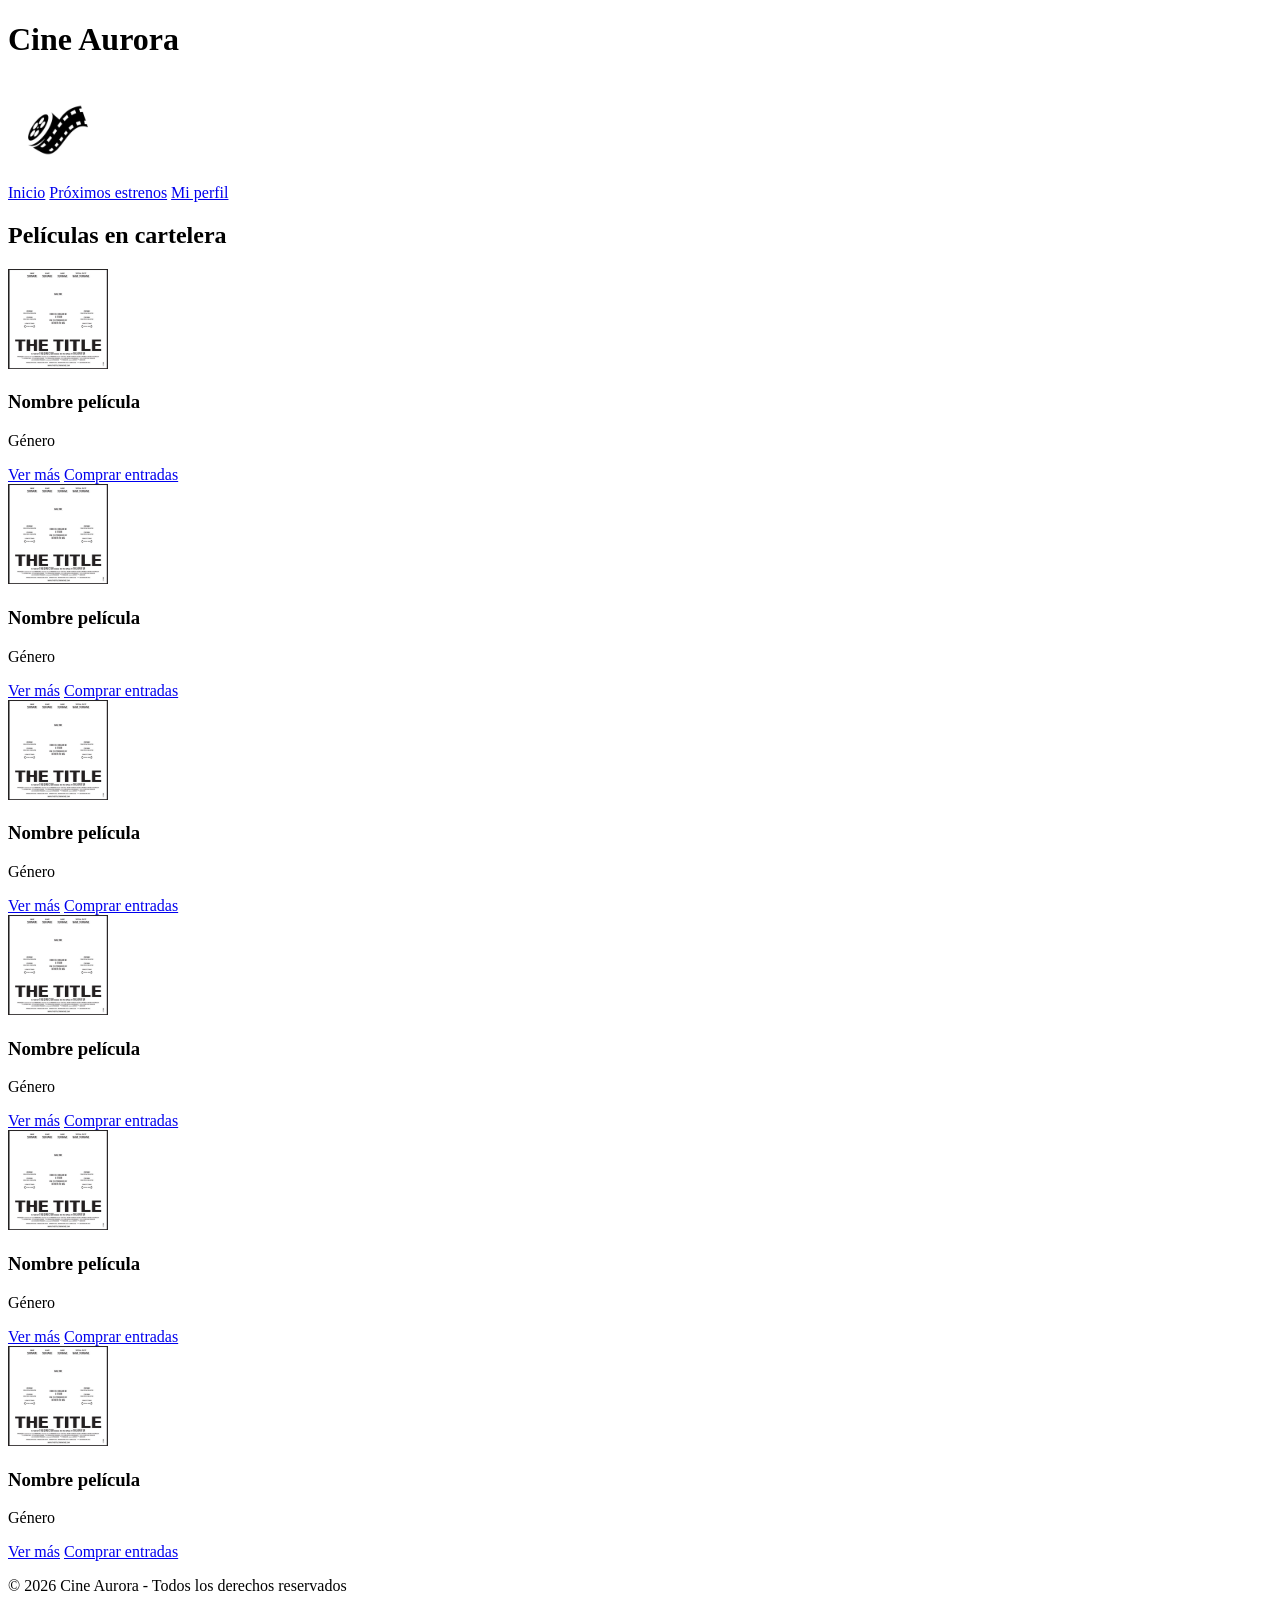
==== index.html @ 3713371d "detalles.html: Estructura semantica del html y nombres de las clases. Readme.md: Integrantes grupo 2" ====
<!doctype html>
<html lang="es">
  <head>
    <meta charset="UTF-8" />
    <meta name="viewport" content="width=device-width, initial-scale=1.0" />
    <title>Cine Aurora 📽️</title>
    <meta name="description" content="Cine Aurora - Tu destino para disfrutar del mejor cine en la ciudad. Descubre las últimas películas, compra tus entradas y vive la experiencia cinematográfica al máximo." />
    <link rel="icon" href="./assets/favicon/logo-cine.png" />
    <link rel="stylesheet" href="./css/style.css" />
  </head>

  <body>
    <header class="header">
      <div class="header-logo-container">
        <h1 class="header-logo-titulo">Cine Aurora</h1>
        <img class="header-logo-img" src="./assets/favicon/logo-cine.png" alt="logo-cine-aurora" />
      </div>
      <nav class="header-nav">
          <a class="header-nav-link" href="#">Inicio</a>
          <a class="header-nav-link" href="./pages/estrenos.html">Próximos estrenos</a>
          <a class="header-nav-link" href="./pages/login.html">Mi perfil</a>
      </nav>
    </header>

    <main class="main-container">
      <section class="cartelera">
        <h2>Películas en cartelera</h2>

        <div class="cartelera-grid">

          <article class="card-pelicula">
            <img class="card-pelicula-img" src="./assets/img/poster-1.png" alt="Imagen de la película" />
            <h3 class="card-pelicula-titulo">Nombre película</h3>
            <p class="card-pelicula-genero">Género</p>
            <a class="card-pelicula-btn-ver-mas" href="./pages/detalle.html">Ver más</a>
            <a class="card-pelicula-btn-comprar" href="#"
            onclick=" alert('Lo sentimos, en este momento no funciona nuestro sistema') "
            >Comprar entradas</a>
          </article>

          <article class="card-pelicula">
            <img class="card-pelicula-img" src="./assets/img/poster-1.png" alt="Imagen de la película" />
            <h3 class="card-pelicula-titulo">Nombre película</h3>
            <p class="card-pelicula-genero">Género</p>
            <a class="card-pelicula-btn-ver-mas" href="./pages/detalle.html">Ver más</a>
            <a class="card-pelicula-btn-comprar" href="#"
            onclick=" alert('Lo sentimos, en este momento no funciona nuestro sistema') "
            >Comprar entradas</a>
          </article>

          <article class="card-pelicula">
            <img class="card-pelicula-img" src="./assets/img/poster-1.png" alt="Imagen de la película" />
            <h3 class="card-pelicula-titulo">Nombre película</h3>
            <p class="card-pelicula-genero">Género</p>
            <a class="card-pelicula-btn-ver-mas" href="./pages/detalle.html">Ver más</a>
            <a class="card-pelicula-btn-comprar" href="#"
            onclick=" alert('Lo sentimos, en este momento no funciona nuestro sistema') "
            >Comprar entradas</a>
          </article>

          <article class="card-pelicula">
            <img class="card-pelicula-img" src="./assets/img/poster-1.png" alt="Imagen de la película" />
            <h3 class="card-pelicula-titulo">Nombre película</h3>
            <p class="card-pelicula-genero">Género</p>
            <a class="card-pelicula-btn-ver-mas" href="./pages/detalle.html">Ver más</a>
            <a class="card-pelicula-btn-comprar" href="#"
            onclick=" alert('Lo sentimos, en este momento no funciona nuestro sistema') "
            >Comprar entradas</a>
          </article>

          <article class="card-pelicula">
            <img class="card-pelicula-img" src="./assets/img/poster-1.png" alt="Imagen de la película" />
            <h3 class="card-pelicula-titulo">Nombre película</h3>
            <p class="card-pelicula-genero">Género</p>
            <a class="card-pelicula-btn-ver-mas" href="./pages/detalle.html">Ver más</a>
            <a class="card-pelicula-btn-comprar" href="#"
            onclick=" alert('Lo sentimos, en este momento no funciona nuestro sistema') "
            >Comprar entradas</a>
          </article>

          <article class="card-pelicula">
            <img class="card-pelicula-img" src="./assets/img/poster-1.png" alt="Imagen de la película" />
            <h3 class="card-pelicula-titulo">Nombre película</h3>
            <p class="card-pelicula-genero">Género</p>
            <a class="card-pelicula-btn-ver-mas" href="./pages/detalle.html">Ver más</a>
            <a class="card-pelicula-btn-comprar" href="#"
            onclick=" alert('Lo sentimos, en este momento no funciona nuestro sistema') "
            >Comprar entradas</a>
          </article>
          
        </div>
      </section>
    </main>

    <footer class="footer">
      <p class="footer-text"> &copy; 2026 Cine Aurora - Todos los derechos reservados</p>
    </footer>
  </body>
</html>
---- css/style.css ----
@import url(./components/header.css);
@import url(./components/footer.css);

@import url(./components/buttons.css);
@import url(./components/cards.css);

@import url(./components/grids.css);

/* MOMENTANEO */
img {
  width: 100px;
  height: 100px;
}

html {
  box-sizing: border-box;
}
*, *:before, *:after {
  box-sizing: inherit;
}

:root {
  
  /* Paleta 3: COLORES*/
  --color-fondo: #141414;
  --color-superficie: #1f1f1f;
  --color-primario: #e50914;
  --color-secundario: #00b4d8;
  --color-texto: #ffffff;
  --color-texto-suave: #b3b3b3;
  
  /* Tipografías*/
  --fuente-principal: 'Inter', system-ui, sans-serif;
  --fuente-titulos: 'Oswald', sans-serif; /* Muy estilo cine */
  
  /* Regla de los 4px (Requisito 77) */
  --space-1: 4px;
  --space-2: 8px;
  --space-3: 12px;
  --space-4: 16px;
  --space-6: 24px;
  --space-8: 32px;
  --space-12: 48px;
  --space-16: 64px;

}
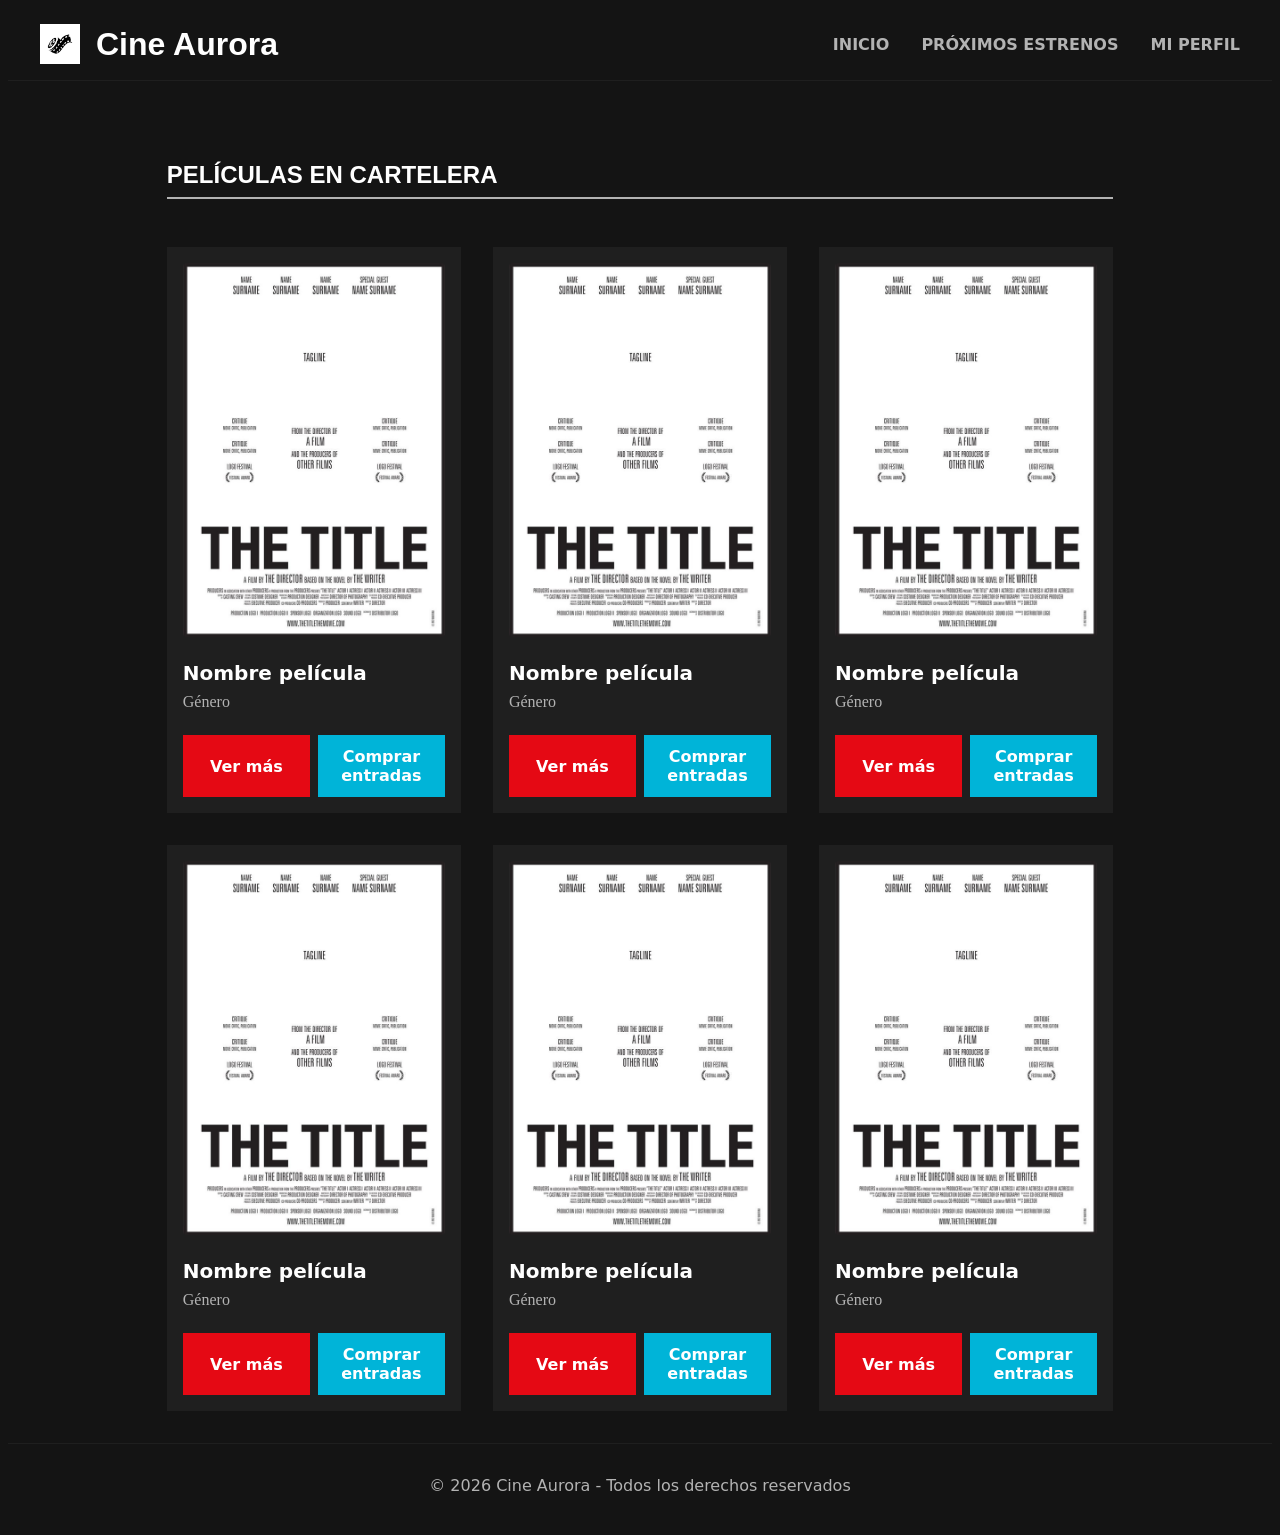
==== commit 18767bc0: "Estructura html y estilos css completos" ====
--- a/index.html
+++ b/index.html
@@ -12,11 +12,11 @@
   <body>
     <header class="header">
       <div class="header-logo-container">
+        <img class="header-logo-img" src="./assets/favicon/logo-cine.png" alt="logo-cine-aurora" />
         <h1 class="header-logo-titulo">Cine Aurora</h1>
-        <img class="header-logo-img" src="./assets/favicon/logo-cine.png" alt="logo-cine-aurora" />
       </div>
       <nav class="header-nav">
-          <a class="header-nav-link" href="#">Inicio</a>
+          <a class="header-nav-link" href="./index.html">Inicio</a>
           <a class="header-nav-link" href="./pages/estrenos.html">Próximos estrenos</a>
           <a class="header-nav-link" href="./pages/login.html">Mi perfil</a>
       </nav>
@@ -24,7 +24,7 @@
 
     <main class="main-container">
       <section class="cartelera">
-        <h2>Películas en cartelera</h2>
+        <h2 class="cartelera-titulo">Películas en cartelera</h2>
 
         <div class="cartelera-grid">
 
@@ -32,60 +32,72 @@
             <img class="card-pelicula-img" src="./assets/img/poster-1.png" alt="Imagen de la película" />
             <h3 class="card-pelicula-titulo">Nombre película</h3>
             <p class="card-pelicula-genero">Género</p>
-            <a class="card-pelicula-btn-ver-mas" href="./pages/detalle.html">Ver más</a>
-            <a class="card-pelicula-btn-comprar" href="#"
-            onclick=" alert('Lo sentimos, en este momento no funciona nuestro sistema') "
-            >Comprar entradas</a>
+            <div class="card-pelicula-btns">
+              <a class="card-btn" href="./pages/detalle.html">Ver más</a>
+              <a class="card-btn card-btn-secundario" href="#"
+              onclick=" alert('Lo sentimos, en este momento no funciona nuestro sistema') "
+              >Comprar entradas</a>
+            </div>
           </article>
 
           <article class="card-pelicula">
             <img class="card-pelicula-img" src="./assets/img/poster-1.png" alt="Imagen de la película" />
             <h3 class="card-pelicula-titulo">Nombre película</h3>
             <p class="card-pelicula-genero">Género</p>
-            <a class="card-pelicula-btn-ver-mas" href="./pages/detalle.html">Ver más</a>
-            <a class="card-pelicula-btn-comprar" href="#"
-            onclick=" alert('Lo sentimos, en este momento no funciona nuestro sistema') "
-            >Comprar entradas</a>
+            <div class="card-pelicula-btns">
+              <a class="card-btn" href="./pages/detalle.html">Ver más</a>
+              <a class="card-btn card-btn-secundario" href="#"
+              onclick=" alert('Lo sentimos, en este momento no funciona nuestro sistema') "
+              >Comprar entradas</a>
+            </div>
           </article>
 
           <article class="card-pelicula">
             <img class="card-pelicula-img" src="./assets/img/poster-1.png" alt="Imagen de la película" />
             <h3 class="card-pelicula-titulo">Nombre película</h3>
             <p class="card-pelicula-genero">Género</p>
-            <a class="card-pelicula-btn-ver-mas" href="./pages/detalle.html">Ver más</a>
-            <a class="card-pelicula-btn-comprar" href="#"
-            onclick=" alert('Lo sentimos, en este momento no funciona nuestro sistema') "
-            >Comprar entradas</a>
+            <div class="card-pelicula-btns">
+              <a class="card-btn" href="./pages/detalle.html">Ver más</a>
+              <a class="card-btn card-btn-secundario" href="#"
+              onclick=" alert('Lo sentimos, en este momento no funciona nuestro sistema') "
+              >Comprar entradas</a>
+            </div>
           </article>
 
           <article class="card-pelicula">
             <img class="card-pelicula-img" src="./assets/img/poster-1.png" alt="Imagen de la película" />
             <h3 class="card-pelicula-titulo">Nombre película</h3>
             <p class="card-pelicula-genero">Género</p>
-            <a class="card-pelicula-btn-ver-mas" href="./pages/detalle.html">Ver más</a>
-            <a class="card-pelicula-btn-comprar" href="#"
-            onclick=" alert('Lo sentimos, en este momento no funciona nuestro sistema') "
-            >Comprar entradas</a>
+            <div class="card-pelicula-btns">
+              <a class="card-btn" href="./pages/detalle.html">Ver más</a>
+              <a class="card-btn card-btn-secundario" href="#"
+              onclick=" alert('Lo sentimos, en este momento no funciona nuestro sistema') "
+              >Comprar entradas</a>
+            </div>
           </article>
 
           <article class="card-pelicula">
             <img class="card-pelicula-img" src="./assets/img/poster-1.png" alt="Imagen de la película" />
             <h3 class="card-pelicula-titulo">Nombre película</h3>
             <p class="card-pelicula-genero">Género</p>
-            <a class="card-pelicula-btn-ver-mas" href="./pages/detalle.html">Ver más</a>
-            <a class="card-pelicula-btn-comprar" href="#"
-            onclick=" alert('Lo sentimos, en este momento no funciona nuestro sistema') "
-            >Comprar entradas</a>
+            <div class="card-pelicula-btns">
+              <a class="card-btn" href="./pages/detalle.html">Ver más</a>
+              <a class="card-btn card-btn-secundario" href="#"
+              onclick=" alert('Lo sentimos, en este momento no funciona nuestro sistema') "
+              >Comprar entradas</a>
+            </div>
           </article>
 
           <article class="card-pelicula">
             <img class="card-pelicula-img" src="./assets/img/poster-1.png" alt="Imagen de la película" />
             <h3 class="card-pelicula-titulo">Nombre película</h3>
             <p class="card-pelicula-genero">Género</p>
-            <a class="card-pelicula-btn-ver-mas" href="./pages/detalle.html">Ver más</a>
-            <a class="card-pelicula-btn-comprar" href="#"
-            onclick=" alert('Lo sentimos, en este momento no funciona nuestro sistema') "
-            >Comprar entradas</a>
+            <div class="card-pelicula-btns">
+              <a class="card-btn" href="./pages/detalle.html">Ver más</a>
+              <a class="card-btn card-btn-secundario" href="#"
+              onclick=" alert('Lo sentimos, en este momento no funciona nuestro sistema') "
+              >Comprar entradas</a>
+            </div>
           </article>
           
         </div>
--- a/css/style.css
+++ b/css/style.css
@@ -1,18 +1,15 @@
 @import url(./components/header.css);
 @import url(./components/footer.css);
 
+@import url(./components/poster.css);
 @import url(./components/buttons.css);
 @import url(./components/cards.css);
-
+@import url(./components/form.css);
 @import url(./components/grids.css);
 
-/* MOMENTANEO */
-img {
-  width: 100px;
-  height: 100px;
-}
 
 html {
+  background-color: var(--color-fondo);
   box-sizing: border-box;
 }
 *, *:before, *:after {
@@ -20,7 +17,6 @@
 }
 
 :root {
-  
   /* Paleta 3: COLORES*/
   --color-fondo: #141414;
   --color-superficie: #1f1f1f;
@@ -28,19 +24,165 @@
   --color-secundario: #00b4d8;
   --color-texto: #ffffff;
   --color-texto-suave: #b3b3b3;
-  
+
   /* Tipografías*/
   --fuente-principal: 'Inter', system-ui, sans-serif;
   --fuente-titulos: 'Oswald', sans-serif; /* Muy estilo cine */
-  
+
   /* Regla de los 4px (Requisito 77) */
   --space-1: 4px;
   --space-2: 8px;
   --space-3: 12px;
   --space-4: 16px;
+  --space-5: 20px;
   --space-6: 24px;
   --space-8: 32px;
   --space-12: 48px;
   --space-16: 64px;
 
+}
+
+
+/* ESTILOS INFORMACION/TEXTO DE DETALLES.HTML */
+
+/* Título de la película */
+.detalles-header h1 {
+  font-family: var(--fuente-titulos);
+  font-size: 3rem;
+  color: var(--color-texto);
+  margin-bottom: var(--space-1);
+}
+
+.detalles-header h2 {
+  font-family: var(--fuente-principal);
+  color: var(--color-texto-suave);
+  font-size: 1.2rem;
+  margin-bottom: var(--space-6);
+}
+
+/* Títulos de sección (SINOPSIS, DURACIÓN, etc.) */
+.detalles-info h3 {
+  font-family: var(--fuente-titulos);
+  color: var(--color-primario);
+  font-size: 1.1rem;
+  letter-spacing: 1px;
+  margin-bottom: var(--space-2);
+  text-transform: uppercase;
+}
+
+.detalles-info p {
+  color: var(--color-texto-suave);
+  line-height: 1.6;
+  margin-bottom: var(--space-4);
+}
+
+.detalles-datos-horarios {
+  display: flex;
+  flex-direction: row;
+  gap: var(--space-2);
+}
+/* - FIN ESTILOS DETALLES */
+
+
+/* FORMULARIO LOGIN : ESTILOS DE INFORMACION DE REGISTRO */
+.login-registrarse {
+  text-align: center;
+  margin-top: var(--space-6);
+}
+
+.login-registrarse-texto {
+  color: var(--color-texto-suave);
+  font-family: var(--fuente-principal);
+}
+
+.login-registrarse-link {
+  color: var(--color-primario);
+  text-decoration: none;
+  font-weight: bold;
+}
+
+.login-registrarse-link:hover {
+  text-decoration: underline;
+}
+/* - FIN FORMULARIO LOGIN */
+
+
+/* PERFIL */
+
+.datos-titulo {
+  font-family: var(--fuente-titulos);
+  color: var(--color-primario);
+  margin-bottom: var(--space-8);
+  text-transform: uppercase;
+  font-size: var(--space-8);
+  text-align: center;
+}
+
+.datos-bienvenida {
+  display: flex;
+  align-items: center;
+  gap: var(--space-6);
+  
+  margin-bottom: var(--space-8);
+  padding-bottom: var(--space-8);
+
+  border-bottom: 1px solid var(--color-texto-suave);
+}
+
+.datos-bienvenida-img {
+  width: 100px;
+  height: 100px;
+  border-radius: 50%;
+  border: 2px solid var(--color-texto);
+  object-fit: cover;
+  background-color: var(--color-superficie);
+}
+
+.datos-bienvenida-texto {
+  font-size: var(--space-6);
+  color: var(--color-texto);
+}
+
+.datos-user p {
+  color: var(--color-texto-suave);
+  margin-bottom: var(--space-2);
+  font-size: var(--space-4);
+}
+
+.actividad-titulo {
+  font-family: var(--fuente-titulos);
+  text-transform: uppercase;
+  border-bottom: 1px solid var(--color-texto-suave);
+  padding-bottom: var(--space-2);
+  font-size: var(--space-6);
+  color: var(--color-texto);
+  margin-bottom: var(--space-6);
+}
+
+.actividad-lista {
+  list-style: none;
+  padding: 0;
+}
+
+.actividad-pelicula {
+  display: flex;
+  align-items: center;
+  gap: var(--space-4);
+  padding: var(--space-3) 0;
+  border-bottom: 1px solid var(--color-texto-suave);
+  margin: var(--space-4) 0;
+}
+
+.actividad-icono {
+  color: var(--color-primario);
+  font-size: var(--space-6);
+}
+
+.actividad-pelicula-titulo {
+  color: var(--color-texto-suave);
+  margin: 0;
+}
+
+.actividad-pelicula-titulo small {
+  opacity: 0.6;
 }
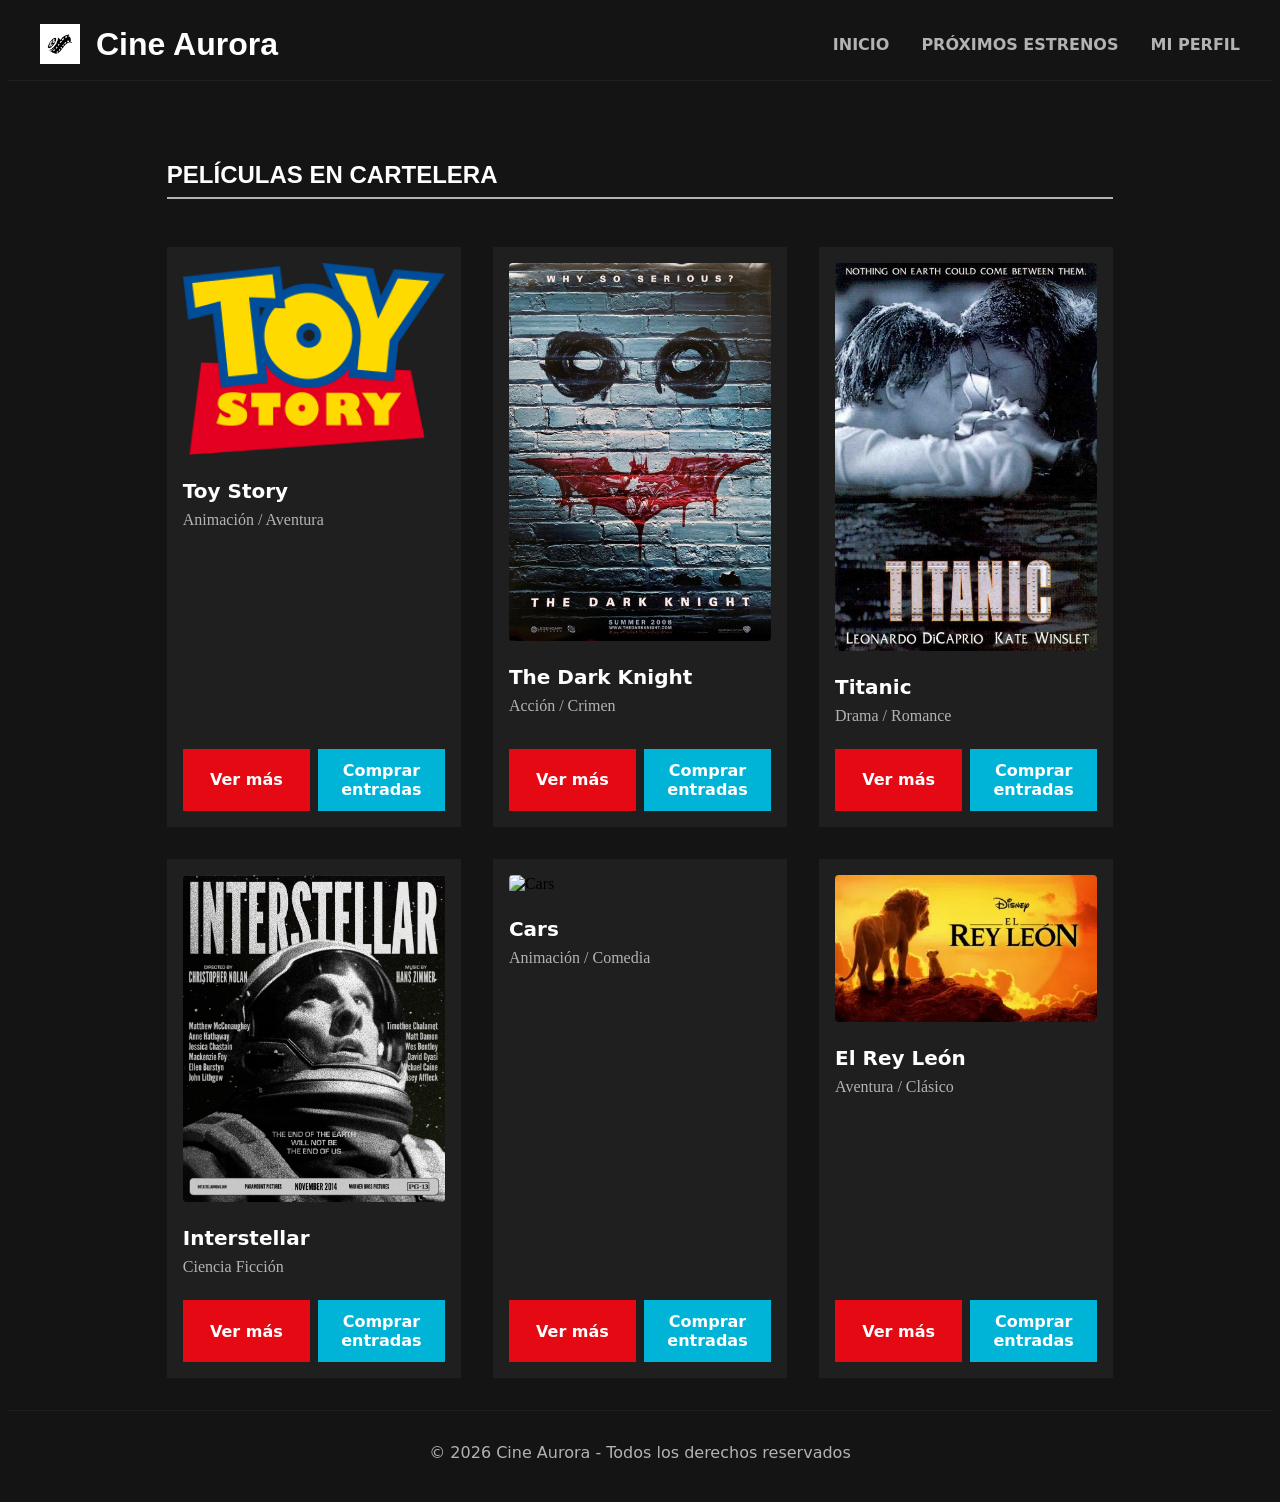
==== commit 0a1ab43d: "cambios realizados" ====
--- a/index.html
+++ b/index.html
@@ -4,7 +4,7 @@
     <meta charset="UTF-8" />
     <meta name="viewport" content="width=device-width, initial-scale=1.0" />
     <title>Cine Aurora 📽️</title>
-    <meta name="description" content="Cine Aurora - Tu destino para disfrutar del mejor cine en la ciudad. Descubre las últimas películas, compra tus entradas y vive la experiencia cinematográfica al máximo." />
+    <meta name="description" content="Cine Aurora - Tu destino para disfrutar del mejor cine en la ciudad." />
     <link rel="icon" href="./assets/favicon/logo-cine.png" />
     <link rel="stylesheet" href="./css/style.css" />
   </head>
@@ -29,74 +29,62 @@
         <div class="cartelera-grid">
 
           <article class="card-pelicula">
-            <img class="card-pelicula-img" src="./assets/img/poster-1.png" alt="Imagen de la película" />
-            <h3 class="card-pelicula-titulo">Nombre película</h3>
-            <p class="card-pelicula-genero">Género</p>
+            <img class="card-pelicula-img" src="./assets/img/poster-toy-story.png" alt="Toy Story" />
+            <h3 class="card-pelicula-titulo">Toy Story</h3>
+            <p class="card-pelicula-genero">Animación / Aventura</p>
             <div class="card-pelicula-btns">
               <a class="card-btn" href="./pages/detalle.html">Ver más</a>
-              <a class="card-btn card-btn-secundario" href="#"
-              onclick=" alert('Lo sentimos, en este momento no funciona nuestro sistema') "
-              >Comprar entradas</a>
+              <a class="card-btn card-btn-secundario" href="#" onclick="alert('Lo sentimos...')">Comprar entradas</a>
             </div>
           </article>
 
           <article class="card-pelicula">
-            <img class="card-pelicula-img" src="./assets/img/poster-1.png" alt="Imagen de la película" />
-            <h3 class="card-pelicula-titulo">Nombre película</h3>
-            <p class="card-pelicula-genero">Género</p>
+            <img class="card-pelicula-img" src="./assets/img/The Dark Knight.png" alt="The Dark Knight" />
+            <h3 class="card-pelicula-titulo">The Dark Knight</h3>
+            <p class="card-pelicula-genero">Acción / Crimen</p>
             <div class="card-pelicula-btns">
               <a class="card-btn" href="./pages/detalle.html">Ver más</a>
-              <a class="card-btn card-btn-secundario" href="#"
-              onclick=" alert('Lo sentimos, en este momento no funciona nuestro sistema') "
-              >Comprar entradas</a>
+              <a class="card-btn card-btn-secundario" href="#" onclick="alert('Lo sentimos...')">Comprar entradas</a>
             </div>
           </article>
 
           <article class="card-pelicula">
-            <img class="card-pelicula-img" src="./assets/img/poster-1.png" alt="Imagen de la película" />
-            <h3 class="card-pelicula-titulo">Nombre película</h3>
-            <p class="card-pelicula-genero">Género</p>
+            <img class="card-pelicula-img" src="./assets/img/Titanic.png" alt="Titanic" />
+            <h3 class="card-pelicula-titulo">Titanic</h3>
+            <p class="card-pelicula-genero">Drama / Romance</p>
             <div class="card-pelicula-btns">
               <a class="card-btn" href="./pages/detalle.html">Ver más</a>
-              <a class="card-btn card-btn-secundario" href="#"
-              onclick=" alert('Lo sentimos, en este momento no funciona nuestro sistema') "
-              >Comprar entradas</a>
+              <a class="card-btn card-btn-secundario" href="#" onclick="alert('Lo sentimos...')">Comprar entradas</a>
             </div>
           </article>
 
           <article class="card-pelicula">
-            <img class="card-pelicula-img" src="./assets/img/poster-1.png" alt="Imagen de la película" />
-            <h3 class="card-pelicula-titulo">Nombre película</h3>
-            <p class="card-pelicula-genero">Género</p>
+            <img class="card-pelicula-img" src="./assets/img/Interstellar.png" alt="Interstellar" />
+            <h3 class="card-pelicula-titulo">Interstellar</h3>
+            <p class="card-pelicula-genero">Ciencia Ficción</p>
             <div class="card-pelicula-btns">
               <a class="card-btn" href="./pages/detalle.html">Ver más</a>
-              <a class="card-btn card-btn-secundario" href="#"
-              onclick=" alert('Lo sentimos, en este momento no funciona nuestro sistema') "
-              >Comprar entradas</a>
+              <a class="card-btn card-btn-secundario" href="#" onclick="alert('Lo sentimos...')">Comprar entradas</a>
             </div>
           </article>
 
           <article class="card-pelicula">
-            <img class="card-pelicula-img" src="./assets/img/poster-1.png" alt="Imagen de la película" />
-            <h3 class="card-pelicula-titulo">Nombre película</h3>
-            <p class="card-pelicula-genero">Género</p>
+            <img class="card-pelicula-img" src="./assets/img/Cars.png" alt="Cars" />
+            <h3 class="card-pelicula-titulo">Cars</h3>
+            <p class="card-pelicula-genero">Animación / Comedia</p>
             <div class="card-pelicula-btns">
               <a class="card-btn" href="./pages/detalle.html">Ver más</a>
-              <a class="card-btn card-btn-secundario" href="#"
-              onclick=" alert('Lo sentimos, en este momento no funciona nuestro sistema') "
-              >Comprar entradas</a>
+              <a class="card-btn card-btn-secundario" href="#" onclick="alert('Lo sentimos...')">Comprar entradas</a>
             </div>
           </article>
 
           <article class="card-pelicula">
-            <img class="card-pelicula-img" src="./assets/img/poster-1.png" alt="Imagen de la película" />
-            <h3 class="card-pelicula-titulo">Nombre película</h3>
-            <p class="card-pelicula-genero">Género</p>
+            <img class="card-pelicula-img" src="./assets/img/Leon.png" alt="El rey león" />
+            <h3 class="card-pelicula-titulo">El Rey León</h3>
+            <p class="card-pelicula-genero">Aventura / Clásico</p>
             <div class="card-pelicula-btns">
               <a class="card-btn" href="./pages/detalle.html">Ver más</a>
-              <a class="card-btn card-btn-secundario" href="#"
-              onclick=" alert('Lo sentimos, en este momento no funciona nuestro sistema') "
-              >Comprar entradas</a>
+              <a class="card-btn card-btn-secundario" href="#" onclick="alert('Lo sentimos...')">Comprar entradas</a>
             </div>
           </article>
           
@@ -108,4 +96,4 @@
       <p class="footer-text"> &copy; 2026 Cine Aurora - Todos los derechos reservados</p>
     </footer>
   </body>
-</html>
+</html>
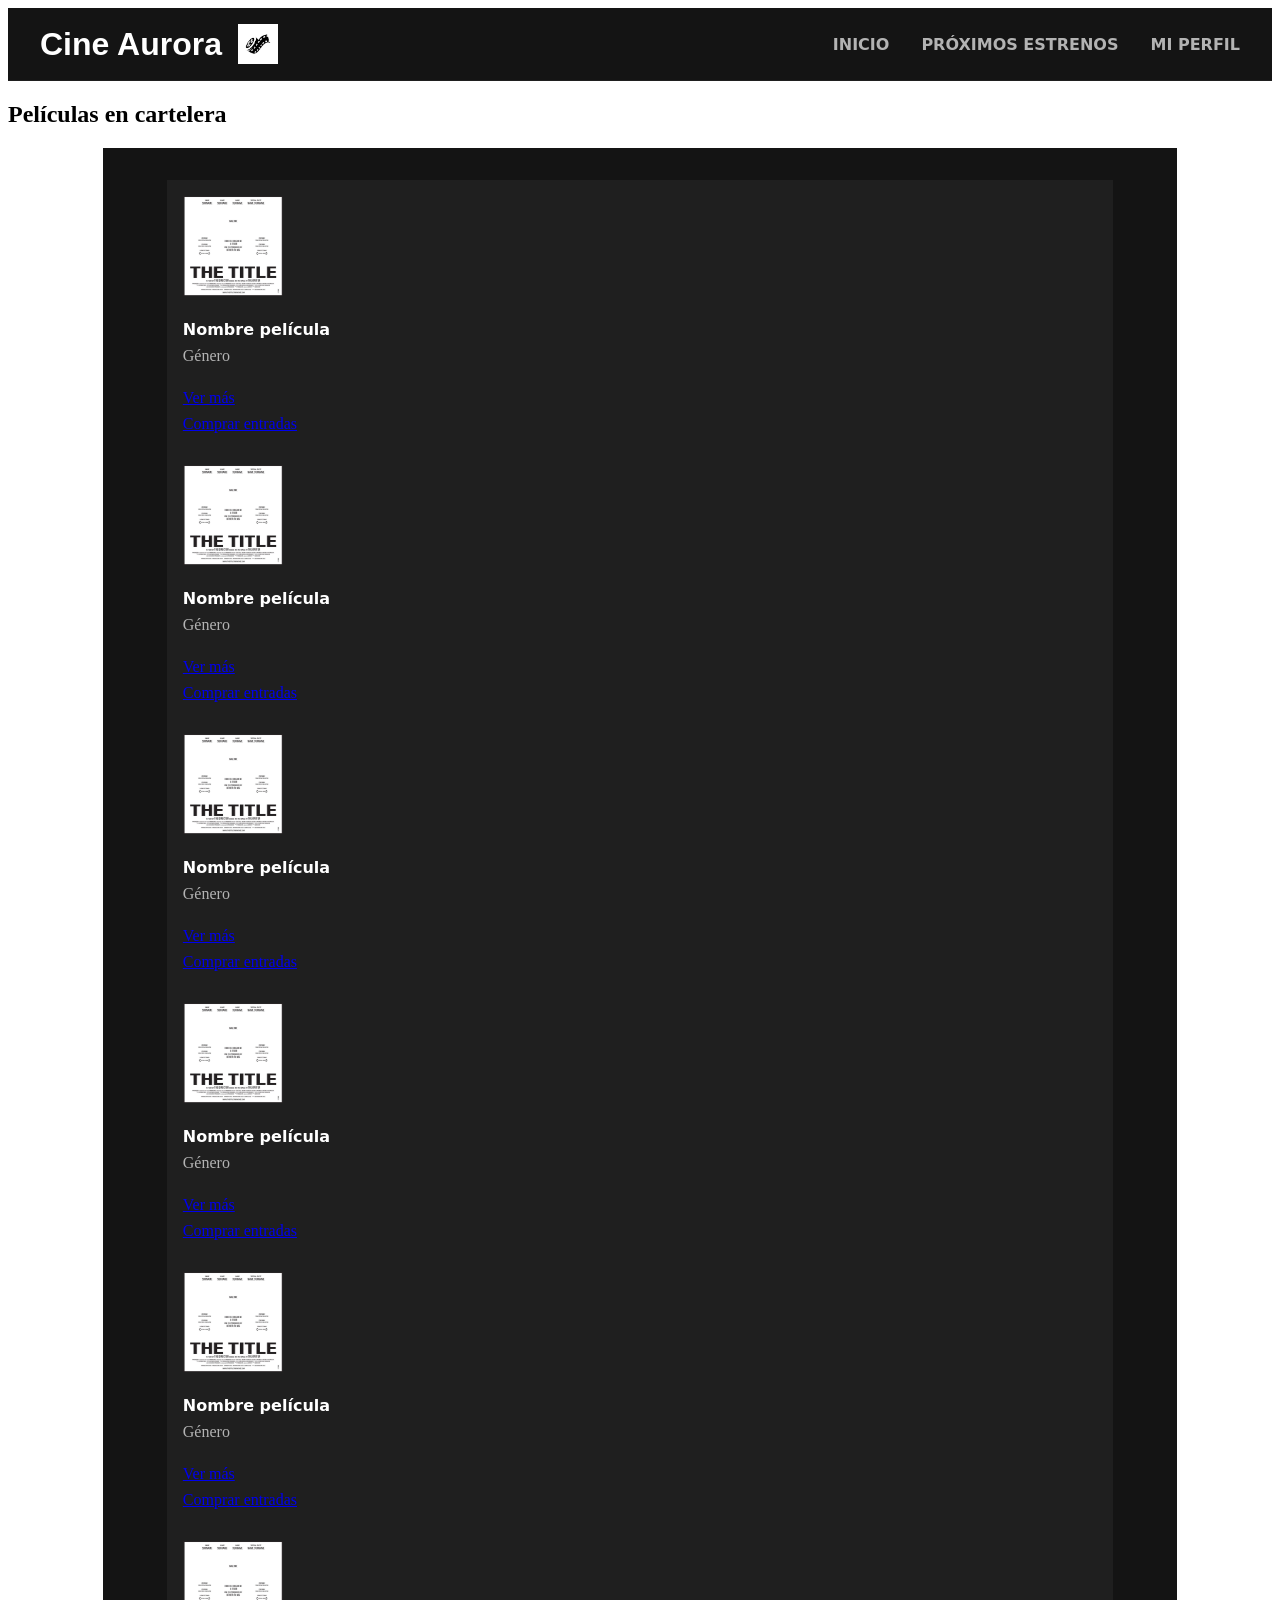
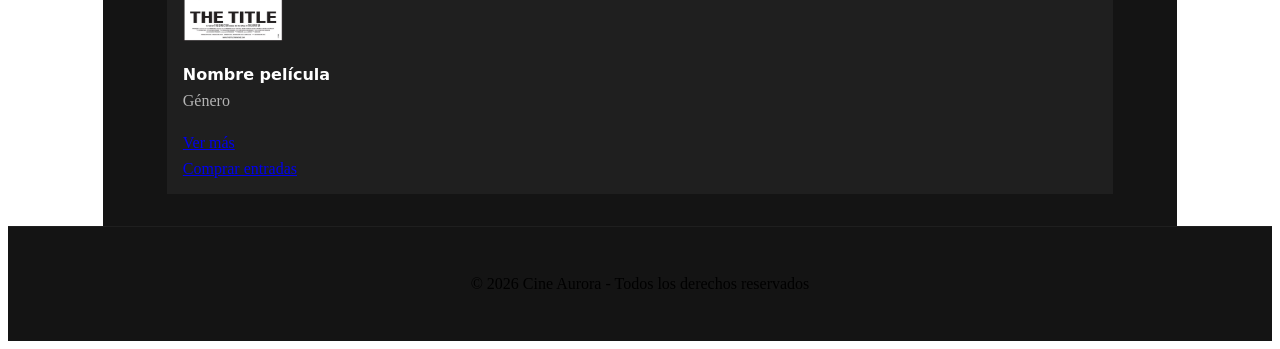
==== commit 335d99f9: "Merge remote-tracking branch 'origin/ramon-pastre' into david-cardozo" ====
--- a/index.html
+++ b/index.html
@@ -12,80 +12,80 @@
   <body>
     <header class="header">
       <div class="header-logo-container">
+        <h1 class="header-logo-titulo">Cine Aurora</h1>
         <img class="header-logo-img" src="./assets/favicon/logo-cine.png" alt="logo-cine-aurora" />
-        <h1 class="header-logo-titulo">Cine Aurora</h1>
       </div>
       <nav class="header-nav">
-          <a class="header-nav-link" href="./index.html">Inicio</a>
+          <a class="header-nav-link" href="#">Inicio</a>
           <a class="header-nav-link" href="./pages/estrenos.html">Próximos estrenos</a>
           <a class="header-nav-link" href="./pages/login.html">Mi perfil</a>
       </nav>
     </header>
 
-    <main class="main-container">
+    <main>
       <section class="cartelera">
-        <h2 class="cartelera-titulo">Películas en cartelera</h2>
+        <h2>Películas en cartelera</h2>
 
-        <div class="cartelera-grid">
+        <div class="main-container">
 
           <article class="card-pelicula">
-            <img class="card-pelicula-img" src="./assets/img/poster-toy-story.png" alt="Toy Story" />
-            <h3 class="card-pelicula-titulo">Toy Story</h3>
-            <p class="card-pelicula-genero">Animación / Aventura</p>
-            <div class="card-pelicula-btns">
-              <a class="card-btn" href="./pages/detalle.html">Ver más</a>
-              <a class="card-btn card-btn-secundario" href="#" onclick="alert('Lo sentimos...')">Comprar entradas</a>
-            </div>
+            <img class="card-pelicula-img" src="./assets/img/poster-1.png" alt="Imagen de la película" />
+            <h3 class="card-pelicula-titulo">Nombre película</h3>
+            <p class="card-pelicula-genero">Género</p>
+            <a class="card-pelicula-btn-ver-mas" href="./pages/detalle.html">Ver más</a>
+            <a class="card-pelicula-btn-comprar" href="#"
+            onclick=" alert('Lo sentimos, en este momento no funciona nuestro sistema') "
+            >Comprar entradas</a>
           </article>
 
           <article class="card-pelicula">
-            <img class="card-pelicula-img" src="./assets/img/The Dark Knight.png" alt="The Dark Knight" />
-            <h3 class="card-pelicula-titulo">The Dark Knight</h3>
-            <p class="card-pelicula-genero">Acción / Crimen</p>
-            <div class="card-pelicula-btns">
-              <a class="card-btn" href="./pages/detalle.html">Ver más</a>
-              <a class="card-btn card-btn-secundario" href="#" onclick="alert('Lo sentimos...')">Comprar entradas</a>
-            </div>
+            <img class="card-pelicula-img" src="./assets/img/poster-1.png" alt="Imagen de la película" />
+            <h3 class="card-pelicula-titulo">Nombre película</h3>
+            <p class="card-pelicula-genero">Género</p>
+            <a class="card-pelicula-btn-ver-mas" href="./pages/detalle.html">Ver más</a>
+            <a class="card-pelicula-btn-comprar" href="#"
+            onclick=" alert('Lo sentimos, en este momento no funciona nuestro sistema') "
+            >Comprar entradas</a>
           </article>
 
           <article class="card-pelicula">
-            <img class="card-pelicula-img" src="./assets/img/Titanic.png" alt="Titanic" />
-            <h3 class="card-pelicula-titulo">Titanic</h3>
-            <p class="card-pelicula-genero">Drama / Romance</p>
-            <div class="card-pelicula-btns">
-              <a class="card-btn" href="./pages/detalle.html">Ver más</a>
-              <a class="card-btn card-btn-secundario" href="#" onclick="alert('Lo sentimos...')">Comprar entradas</a>
-            </div>
+            <img class="card-pelicula-img" src="./assets/img/poster-1.png" alt="Imagen de la película" />
+            <h3 class="card-pelicula-titulo">Nombre película</h3>
+            <p class="card-pelicula-genero">Género</p>
+            <a class="card-pelicula-btn-ver-mas" href="./pages/detalle.html">Ver más</a>
+            <a class="card-pelicula-btn-comprar" href="#"
+            onclick=" alert('Lo sentimos, en este momento no funciona nuestro sistema') "
+            >Comprar entradas</a>
           </article>
 
           <article class="card-pelicula">
-            <img class="card-pelicula-img" src="./assets/img/Interstellar.png" alt="Interstellar" />
-            <h3 class="card-pelicula-titulo">Interstellar</h3>
-            <p class="card-pelicula-genero">Ciencia Ficción</p>
-            <div class="card-pelicula-btns">
-              <a class="card-btn" href="./pages/detalle.html">Ver más</a>
-              <a class="card-btn card-btn-secundario" href="#" onclick="alert('Lo sentimos...')">Comprar entradas</a>
-            </div>
+            <img class="card-pelicula-img" src="./assets/img/poster-1.png" alt="Imagen de la película" />
+            <h3 class="card-pelicula-titulo">Nombre película</h3>
+            <p class="card-pelicula-genero">Género</p>
+            <a class="card-pelicula-btn-ver-mas" href="./pages/detalle.html">Ver más</a>
+            <a class="card-pelicula-btn-comprar" href="#"
+            onclick=" alert('Lo sentimos, en este momento no funciona nuestro sistema') "
+            >Comprar entradas</a>
           </article>
 
           <article class="card-pelicula">
-            <img class="card-pelicula-img" src="./assets/img/Cars.png" alt="Cars" />
-            <h3 class="card-pelicula-titulo">Cars</h3>
-            <p class="card-pelicula-genero">Animación / Comedia</p>
-            <div class="card-pelicula-btns">
-              <a class="card-btn" href="./pages/detalle.html">Ver más</a>
-              <a class="card-btn card-btn-secundario" href="#" onclick="alert('Lo sentimos...')">Comprar entradas</a>
-            </div>
+            <img class="card-pelicula-img" src="./assets/img/poster-1.png" alt="Imagen de la película" />
+            <h3 class="card-pelicula-titulo">Nombre película</h3>
+            <p class="card-pelicula-genero">Género</p>
+            <a class="card-pelicula-btn-ver-mas" href="./pages/detalle.html">Ver más</a>
+            <a class="card-pelicula-btn-comprar" href="#"
+            onclick=" alert('Lo sentimos, en este momento no funciona nuestro sistema') "
+            >Comprar entradas</a>
           </article>
 
           <article class="card-pelicula">
-            <img class="card-pelicula-img" src="./assets/img/Leon.png" alt="El rey león" />
-            <h3 class="card-pelicula-titulo">El Rey León</h3>
-            <p class="card-pelicula-genero">Aventura / Clásico</p>
-            <div class="card-pelicula-btns">
-              <a class="card-btn" href="./pages/detalle.html">Ver más</a>
-              <a class="card-btn card-btn-secundario" href="#" onclick="alert('Lo sentimos...')">Comprar entradas</a>
-            </div>
+            <img class="card-pelicula-img" src="./assets/img/poster-1.png" alt="Imagen de la película" />
+            <h3 class="card-pelicula-titulo">Nombre película</h3>
+            <p class="card-pelicula-genero">Género</p>
+            <a class="card-pelicula-btn-ver-mas" href="./pages/detalle.html">Ver más</a>
+            <a class="card-pelicula-btn-comprar" href="#"
+            onclick=" alert('Lo sentimos, en este momento no funciona nuestro sistema') "
+            >Comprar entradas</a>
           </article>
           
         </div>
@@ -93,7 +93,7 @@
     </main>
 
     <footer class="footer">
-      <p class="footer-text"> &copy; 2026 Cine Aurora - Todos los derechos reservados</p>
+      <p class="footer_text"> &copy; 2026 Cine Aurora - Todos los derechos reservados</p>
     </footer>
   </body>
 </html>
--- a/css/style.css
+++ b/css/style.css
@@ -1,15 +1,18 @@
 @import url(./components/header.css);
 @import url(./components/footer.css);
 
-@import url(./components/poster.css);
 @import url(./components/buttons.css);
 @import url(./components/cards.css);
-@import url(./components/form.css);
+
 @import url(./components/grids.css);
 
+/* MOMENTANEO */
+img {
+  width: 100px;
+  height: 100px;
+}
 
 html {
-  background-color: var(--color-fondo);
   box-sizing: border-box;
 }
 *, *:before, *:after {
@@ -17,6 +20,7 @@
 }
 
 :root {
+  
   /* Paleta 3: COLORES*/
   --color-fondo: #141414;
   --color-superficie: #1f1f1f;
@@ -24,165 +28,19 @@
   --color-secundario: #00b4d8;
   --color-texto: #ffffff;
   --color-texto-suave: #b3b3b3;
-
+  
   /* Tipografías*/
   --fuente-principal: 'Inter', system-ui, sans-serif;
   --fuente-titulos: 'Oswald', sans-serif; /* Muy estilo cine */
-
+  
   /* Regla de los 4px (Requisito 77) */
   --space-1: 4px;
   --space-2: 8px;
   --space-3: 12px;
   --space-4: 16px;
-  --space-5: 20px;
   --space-6: 24px;
   --space-8: 32px;
   --space-12: 48px;
   --space-16: 64px;
 
-}
-
-
-/* ESTILOS INFORMACION/TEXTO DE DETALLES.HTML */
-
-/* Título de la película */
-.detalles-header h1 {
-  font-family: var(--fuente-titulos);
-  font-size: 3rem;
-  color: var(--color-texto);
-  margin-bottom: var(--space-1);
-}
-
-.detalles-header h2 {
-  font-family: var(--fuente-principal);
-  color: var(--color-texto-suave);
-  font-size: 1.2rem;
-  margin-bottom: var(--space-6);
-}
-
-/* Títulos de sección (SINOPSIS, DURACIÓN, etc.) */
-.detalles-info h3 {
-  font-family: var(--fuente-titulos);
-  color: var(--color-primario);
-  font-size: 1.1rem;
-  letter-spacing: 1px;
-  margin-bottom: var(--space-2);
-  text-transform: uppercase;
-}
-
-.detalles-info p {
-  color: var(--color-texto-suave);
-  line-height: 1.6;
-  margin-bottom: var(--space-4);
-}
-
-.detalles-datos-horarios {
-  display: flex;
-  flex-direction: row;
-  gap: var(--space-2);
-}
-/* - FIN ESTILOS DETALLES */
-
-
-/* FORMULARIO LOGIN : ESTILOS DE INFORMACION DE REGISTRO */
-.login-registrarse {
-  text-align: center;
-  margin-top: var(--space-6);
-}
-
-.login-registrarse-texto {
-  color: var(--color-texto-suave);
-  font-family: var(--fuente-principal);
-}
-
-.login-registrarse-link {
-  color: var(--color-primario);
-  text-decoration: none;
-  font-weight: bold;
-}
-
-.login-registrarse-link:hover {
-  text-decoration: underline;
-}
-/* - FIN FORMULARIO LOGIN */
-
-
-/* PERFIL */
-
-.datos-titulo {
-  font-family: var(--fuente-titulos);
-  color: var(--color-primario);
-  margin-bottom: var(--space-8);
-  text-transform: uppercase;
-  font-size: var(--space-8);
-  text-align: center;
-}
-
-.datos-bienvenida {
-  display: flex;
-  align-items: center;
-  gap: var(--space-6);
-  
-  margin-bottom: var(--space-8);
-  padding-bottom: var(--space-8);
-
-  border-bottom: 1px solid var(--color-texto-suave);
-}
-
-.datos-bienvenida-img {
-  width: 100px;
-  height: 100px;
-  border-radius: 50%;
-  border: 2px solid var(--color-texto);
-  object-fit: cover;
-  background-color: var(--color-superficie);
-}
-
-.datos-bienvenida-texto {
-  font-size: var(--space-6);
-  color: var(--color-texto);
-}
-
-.datos-user p {
-  color: var(--color-texto-suave);
-  margin-bottom: var(--space-2);
-  font-size: var(--space-4);
-}
-
-.actividad-titulo {
-  font-family: var(--fuente-titulos);
-  text-transform: uppercase;
-  border-bottom: 1px solid var(--color-texto-suave);
-  padding-bottom: var(--space-2);
-  font-size: var(--space-6);
-  color: var(--color-texto);
-  margin-bottom: var(--space-6);
-}
-
-.actividad-lista {
-  list-style: none;
-  padding: 0;
-}
-
-.actividad-pelicula {
-  display: flex;
-  align-items: center;
-  gap: var(--space-4);
-  padding: var(--space-3) 0;
-  border-bottom: 1px solid var(--color-texto-suave);
-  margin: var(--space-4) 0;
-}
-
-.actividad-icono {
-  color: var(--color-primario);
-  font-size: var(--space-6);
-}
-
-.actividad-pelicula-titulo {
-  color: var(--color-texto-suave);
-  margin: 0;
-}
-
-.actividad-pelicula-titulo small {
-  opacity: 0.6;
 }
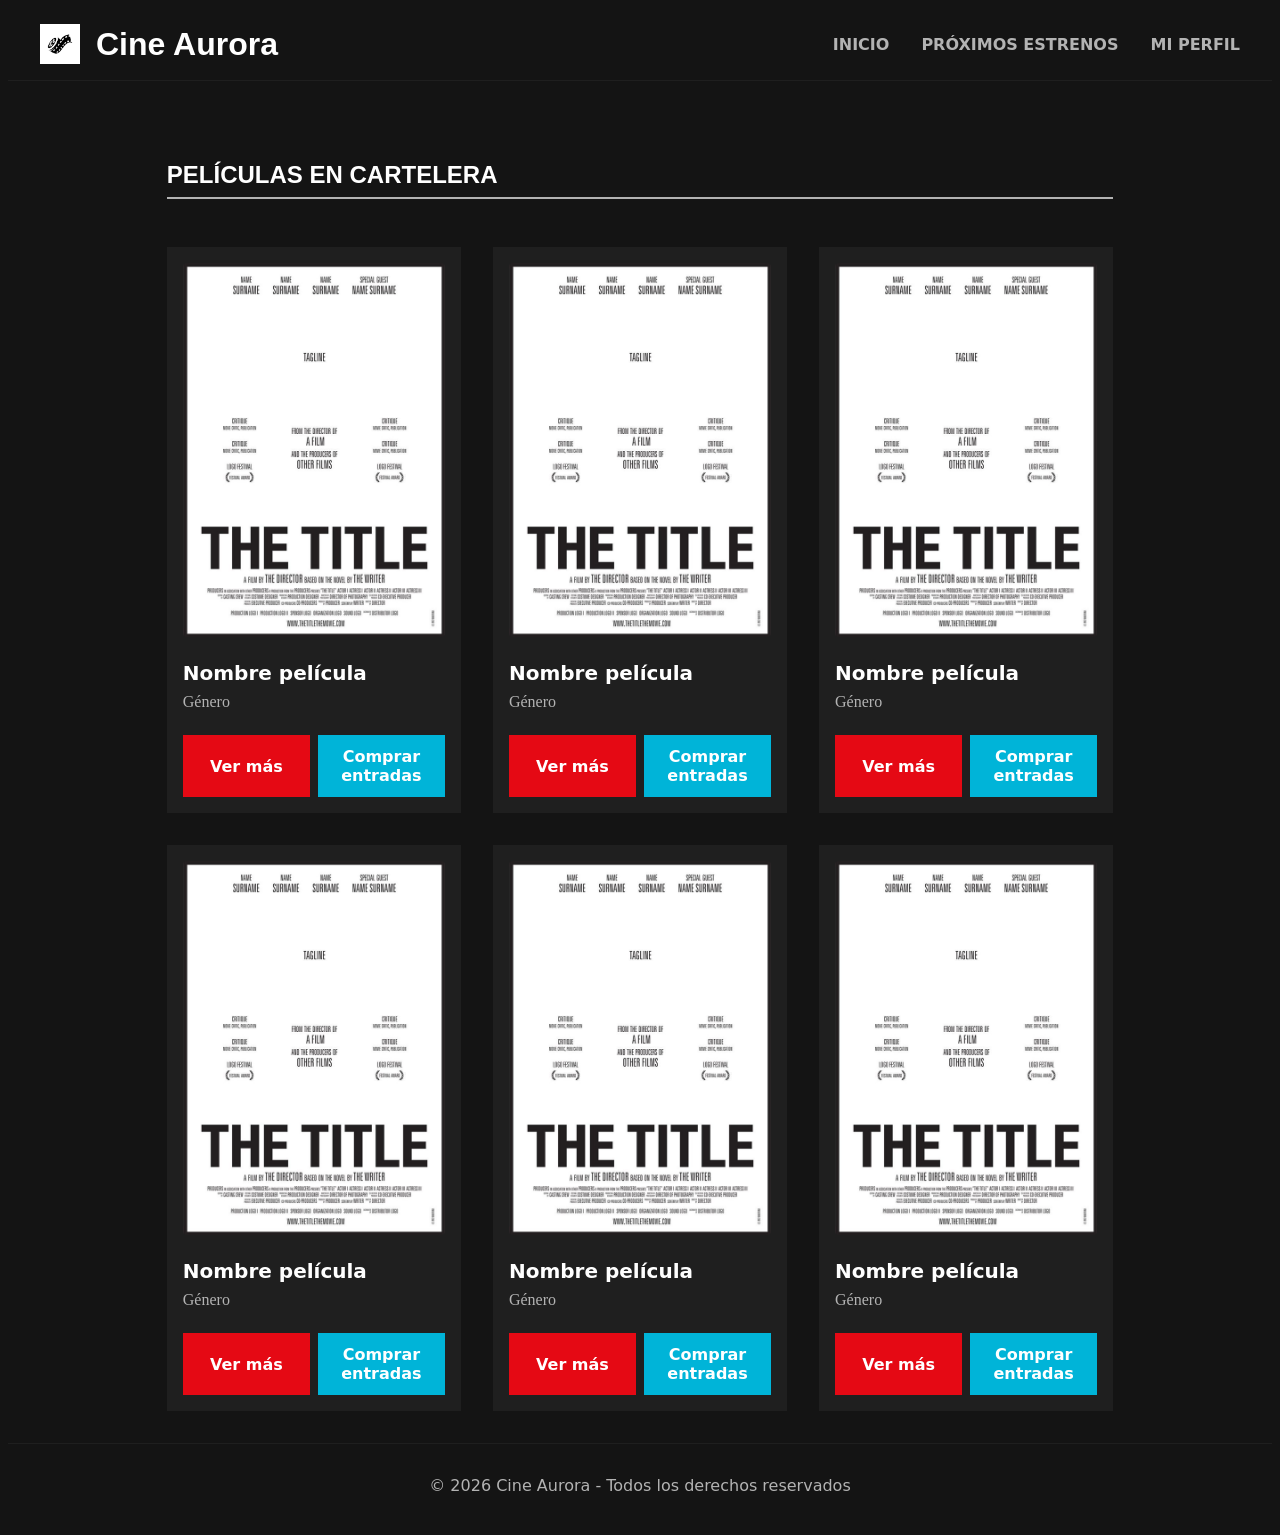
==== commit 344bdac0: "Merge branch 'ramon-pastre' of https://github.com/Ramaa019/tp2_cine_2026_G20 into david-cardozo" ====
--- a/index.html
+++ b/index.html
@@ -12,80 +12,92 @@
   <body>
     <header class="header">
       <div class="header-logo-container">
+        <img class="header-logo-img" src="./assets/favicon/logo-cine.png" alt="logo-cine-aurora" />
         <h1 class="header-logo-titulo">Cine Aurora</h1>
-        <img class="header-logo-img" src="./assets/favicon/logo-cine.png" alt="logo-cine-aurora" />
       </div>
       <nav class="header-nav">
-          <a class="header-nav-link" href="#">Inicio</a>
+          <a class="header-nav-link" href="./index.html">Inicio</a>
           <a class="header-nav-link" href="./pages/estrenos.html">Próximos estrenos</a>
           <a class="header-nav-link" href="./pages/login.html">Mi perfil</a>
       </nav>
     </header>
 
-    <main>
+    <main class="main-container">
       <section class="cartelera">
-        <h2>Películas en cartelera</h2>
+        <h2 class="cartelera-titulo">Películas en cartelera</h2>
 
-        <div class="main-container">
+        <div class="cartelera-grid">
 
           <article class="card-pelicula">
             <img class="card-pelicula-img" src="./assets/img/poster-1.png" alt="Imagen de la película" />
             <h3 class="card-pelicula-titulo">Nombre película</h3>
             <p class="card-pelicula-genero">Género</p>
-            <a class="card-pelicula-btn-ver-mas" href="./pages/detalle.html">Ver más</a>
-            <a class="card-pelicula-btn-comprar" href="#"
-            onclick=" alert('Lo sentimos, en este momento no funciona nuestro sistema') "
-            >Comprar entradas</a>
+            <div class="card-pelicula-btns">
+              <a class="card-btn" href="./pages/detalle.html">Ver más</a>
+              <a class="card-btn card-btn-secundario" href="#"
+              onclick=" alert('Lo sentimos, en este momento no funciona nuestro sistema') "
+              >Comprar entradas</a>
+            </div>
           </article>
 
           <article class="card-pelicula">
             <img class="card-pelicula-img" src="./assets/img/poster-1.png" alt="Imagen de la película" />
             <h3 class="card-pelicula-titulo">Nombre película</h3>
             <p class="card-pelicula-genero">Género</p>
-            <a class="card-pelicula-btn-ver-mas" href="./pages/detalle.html">Ver más</a>
-            <a class="card-pelicula-btn-comprar" href="#"
-            onclick=" alert('Lo sentimos, en este momento no funciona nuestro sistema') "
-            >Comprar entradas</a>
+            <div class="card-pelicula-btns">
+              <a class="card-btn" href="./pages/detalle.html">Ver más</a>
+              <a class="card-btn card-btn-secundario" href="#"
+              onclick=" alert('Lo sentimos, en este momento no funciona nuestro sistema') "
+              >Comprar entradas</a>
+            </div>
           </article>
 
           <article class="card-pelicula">
             <img class="card-pelicula-img" src="./assets/img/poster-1.png" alt="Imagen de la película" />
             <h3 class="card-pelicula-titulo">Nombre película</h3>
             <p class="card-pelicula-genero">Género</p>
-            <a class="card-pelicula-btn-ver-mas" href="./pages/detalle.html">Ver más</a>
-            <a class="card-pelicula-btn-comprar" href="#"
-            onclick=" alert('Lo sentimos, en este momento no funciona nuestro sistema') "
-            >Comprar entradas</a>
+            <div class="card-pelicula-btns">
+              <a class="card-btn" href="./pages/detalle.html">Ver más</a>
+              <a class="card-btn card-btn-secundario" href="#"
+              onclick=" alert('Lo sentimos, en este momento no funciona nuestro sistema') "
+              >Comprar entradas</a>
+            </div>
           </article>
 
           <article class="card-pelicula">
             <img class="card-pelicula-img" src="./assets/img/poster-1.png" alt="Imagen de la película" />
             <h3 class="card-pelicula-titulo">Nombre película</h3>
             <p class="card-pelicula-genero">Género</p>
-            <a class="card-pelicula-btn-ver-mas" href="./pages/detalle.html">Ver más</a>
-            <a class="card-pelicula-btn-comprar" href="#"
-            onclick=" alert('Lo sentimos, en este momento no funciona nuestro sistema') "
-            >Comprar entradas</a>
+            <div class="card-pelicula-btns">
+              <a class="card-btn" href="./pages/detalle.html">Ver más</a>
+              <a class="card-btn card-btn-secundario" href="#"
+              onclick=" alert('Lo sentimos, en este momento no funciona nuestro sistema') "
+              >Comprar entradas</a>
+            </div>
           </article>
 
           <article class="card-pelicula">
             <img class="card-pelicula-img" src="./assets/img/poster-1.png" alt="Imagen de la película" />
             <h3 class="card-pelicula-titulo">Nombre película</h3>
             <p class="card-pelicula-genero">Género</p>
-            <a class="card-pelicula-btn-ver-mas" href="./pages/detalle.html">Ver más</a>
-            <a class="card-pelicula-btn-comprar" href="#"
-            onclick=" alert('Lo sentimos, en este momento no funciona nuestro sistema') "
-            >Comprar entradas</a>
+            <div class="card-pelicula-btns">
+              <a class="card-btn" href="./pages/detalle.html">Ver más</a>
+              <a class="card-btn card-btn-secundario" href="#"
+              onclick=" alert('Lo sentimos, en este momento no funciona nuestro sistema') "
+              >Comprar entradas</a>
+            </div>
           </article>
 
           <article class="card-pelicula">
             <img class="card-pelicula-img" src="./assets/img/poster-1.png" alt="Imagen de la película" />
             <h3 class="card-pelicula-titulo">Nombre película</h3>
             <p class="card-pelicula-genero">Género</p>
-            <a class="card-pelicula-btn-ver-mas" href="./pages/detalle.html">Ver más</a>
-            <a class="card-pelicula-btn-comprar" href="#"
-            onclick=" alert('Lo sentimos, en este momento no funciona nuestro sistema') "
-            >Comprar entradas</a>
+            <div class="card-pelicula-btns">
+              <a class="card-btn" href="./pages/detalle.html">Ver más</a>
+              <a class="card-btn card-btn-secundario" href="#"
+              onclick=" alert('Lo sentimos, en este momento no funciona nuestro sistema') "
+              >Comprar entradas</a>
+            </div>
           </article>
           
         </div>
@@ -93,7 +105,7 @@
     </main>
 
     <footer class="footer">
-      <p class="footer_text"> &copy; 2026 Cine Aurora - Todos los derechos reservados</p>
+      <p class="footer-text"> &copy; 2026 Cine Aurora - Todos los derechos reservados</p>
     </footer>
   </body>
 </html>
--- a/css/style.css
+++ b/css/style.css
@@ -1,18 +1,15 @@
 @import url(./components/header.css);
 @import url(./components/footer.css);
 
+@import url(./components/poster.css);
 @import url(./components/buttons.css);
 @import url(./components/cards.css);
-
+@import url(./components/form.css);
 @import url(./components/grids.css);
 
-/* MOMENTANEO */
-img {
-  width: 100px;
-  height: 100px;
-}
 
 html {
+  background-color: var(--color-fondo);
   box-sizing: border-box;
 }
 *, *:before, *:after {
@@ -20,7 +17,6 @@
 }
 
 :root {
-  
   /* Paleta 3: COLORES*/
   --color-fondo: #141414;
   --color-superficie: #1f1f1f;
@@ -28,19 +24,165 @@
   --color-secundario: #00b4d8;
   --color-texto: #ffffff;
   --color-texto-suave: #b3b3b3;
-  
+
   /* Tipografías*/
   --fuente-principal: 'Inter', system-ui, sans-serif;
   --fuente-titulos: 'Oswald', sans-serif; /* Muy estilo cine */
-  
+
   /* Regla de los 4px (Requisito 77) */
   --space-1: 4px;
   --space-2: 8px;
   --space-3: 12px;
   --space-4: 16px;
+  --space-5: 20px;
   --space-6: 24px;
   --space-8: 32px;
   --space-12: 48px;
   --space-16: 64px;
 
+}
+
+
+/* ESTILOS INFORMACION/TEXTO DE DETALLES.HTML */
+
+/* Título de la película */
+.detalles-header h1 {
+  font-family: var(--fuente-titulos);
+  font-size: 3rem;
+  color: var(--color-texto);
+  margin-bottom: var(--space-1);
+}
+
+.detalles-header h2 {
+  font-family: var(--fuente-principal);
+  color: var(--color-texto-suave);
+  font-size: 1.2rem;
+  margin-bottom: var(--space-6);
+}
+
+/* Títulos de sección (SINOPSIS, DURACIÓN, etc.) */
+.detalles-info h3 {
+  font-family: var(--fuente-titulos);
+  color: var(--color-primario);
+  font-size: 1.1rem;
+  letter-spacing: 1px;
+  margin-bottom: var(--space-2);
+  text-transform: uppercase;
+}
+
+.detalles-info p {
+  color: var(--color-texto-suave);
+  line-height: 1.6;
+  margin-bottom: var(--space-4);
+}
+
+.detalles-datos-horarios {
+  display: flex;
+  flex-direction: row;
+  gap: var(--space-2);
+}
+/* - FIN ESTILOS DETALLES */
+
+
+/* FORMULARIO LOGIN : ESTILOS DE INFORMACION DE REGISTRO */
+.login-registrarse {
+  text-align: center;
+  margin-top: var(--space-6);
+}
+
+.login-registrarse-texto {
+  color: var(--color-texto-suave);
+  font-family: var(--fuente-principal);
+}
+
+.login-registrarse-link {
+  color: var(--color-primario);
+  text-decoration: none;
+  font-weight: bold;
+}
+
+.login-registrarse-link:hover {
+  text-decoration: underline;
+}
+/* - FIN FORMULARIO LOGIN */
+
+
+/* PERFIL */
+
+.datos-titulo {
+  font-family: var(--fuente-titulos);
+  color: var(--color-primario);
+  margin-bottom: var(--space-8);
+  text-transform: uppercase;
+  font-size: var(--space-8);
+  text-align: center;
+}
+
+.datos-bienvenida {
+  display: flex;
+  align-items: center;
+  gap: var(--space-6);
+  
+  margin-bottom: var(--space-8);
+  padding-bottom: var(--space-8);
+
+  border-bottom: 1px solid var(--color-texto-suave);
+}
+
+.datos-bienvenida-img {
+  width: 100px;
+  height: 100px;
+  border-radius: 50%;
+  border: 2px solid var(--color-texto);
+  object-fit: cover;
+  background-color: var(--color-superficie);
+}
+
+.datos-bienvenida-texto {
+  font-size: var(--space-6);
+  color: var(--color-texto);
+}
+
+.datos-user p {
+  color: var(--color-texto-suave);
+  margin-bottom: var(--space-2);
+  font-size: var(--space-4);
+}
+
+.actividad-titulo {
+  font-family: var(--fuente-titulos);
+  text-transform: uppercase;
+  border-bottom: 1px solid var(--color-texto-suave);
+  padding-bottom: var(--space-2);
+  font-size: var(--space-6);
+  color: var(--color-texto);
+  margin-bottom: var(--space-6);
+}
+
+.actividad-lista {
+  list-style: none;
+  padding: 0;
+}
+
+.actividad-pelicula {
+  display: flex;
+  align-items: center;
+  gap: var(--space-4);
+  padding: var(--space-3) 0;
+  border-bottom: 1px solid var(--color-texto-suave);
+  margin: var(--space-4) 0;
+}
+
+.actividad-icono {
+  color: var(--color-primario);
+  font-size: var(--space-6);
+}
+
+.actividad-pelicula-titulo {
+  color: var(--color-texto-suave);
+  margin: 0;
+}
+
+.actividad-pelicula-titulo small {
+  opacity: 0.6;
 }
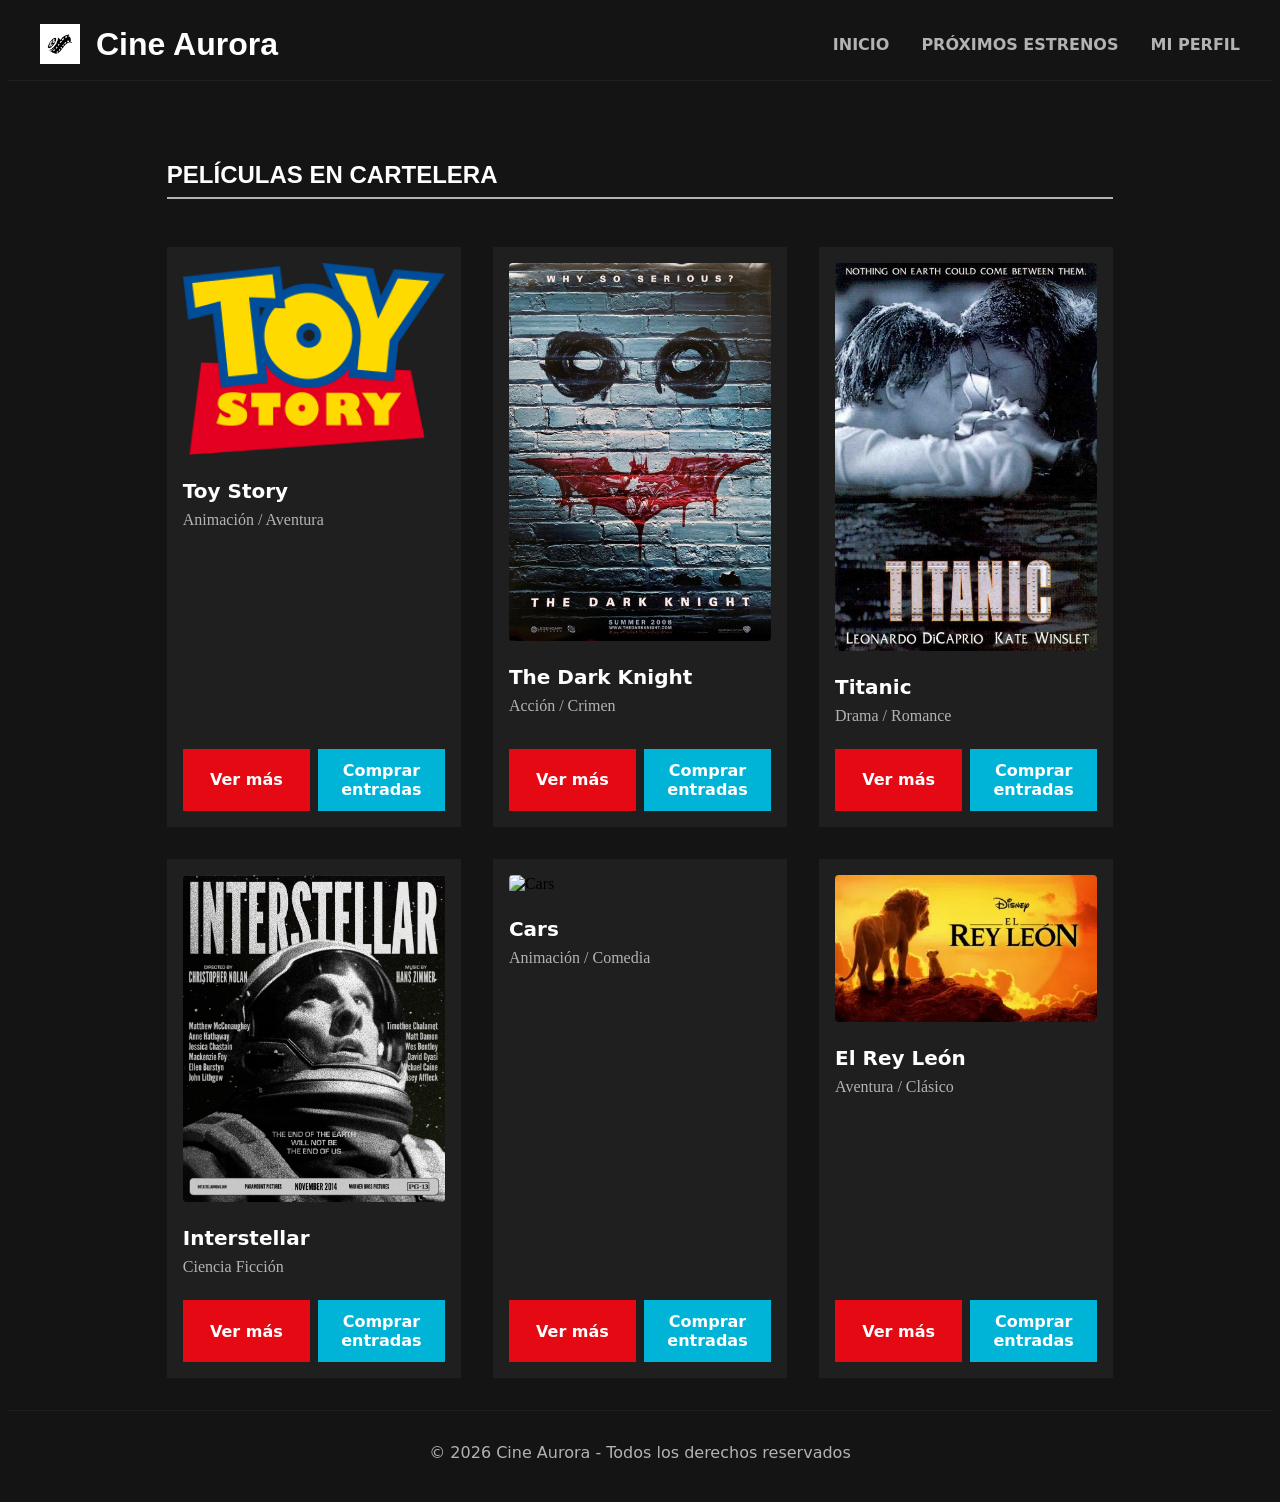
==== commit 10e7a56c: "peliculas agregadas" ====
--- a/index.html
+++ b/index.html
@@ -29,74 +29,62 @@
         <div class="cartelera-grid">
 
           <article class="card-pelicula">
-            <img class="card-pelicula-img" src="./assets/img/poster-1.png" alt="Imagen de la película" />
-            <h3 class="card-pelicula-titulo">Nombre película</h3>
-            <p class="card-pelicula-genero">Género</p>
+            <img class="card-pelicula-img" src="./assets/img/poster-toy-story.png" alt="Toy Story" />
+            <h3 class="card-pelicula-titulo">Toy Story</h3>
+            <p class="card-pelicula-genero">Animación / Aventura</p>
             <div class="card-pelicula-btns">
               <a class="card-btn" href="./pages/detalle.html">Ver más</a>
-              <a class="card-btn card-btn-secundario" href="#"
-              onclick=" alert('Lo sentimos, en este momento no funciona nuestro sistema') "
-              >Comprar entradas</a>
+              <a class="card-btn card-btn-secundario" href="#" onclick="alert('Lo sentimos, en este momento no funciona nuestro sistema')">Comprar entradas</a>
             </div>
           </article>
 
           <article class="card-pelicula">
-            <img class="card-pelicula-img" src="./assets/img/poster-1.png" alt="Imagen de la película" />
-            <h3 class="card-pelicula-titulo">Nombre película</h3>
-            <p class="card-pelicula-genero">Género</p>
+            <img class="card-pelicula-img" src="./assets/img/The Dark Knight.png" alt="The Dark Knight" />
+            <h3 class="card-pelicula-titulo">The Dark Knight</h3>
+            <p class="card-pelicula-genero">Acción / Crimen</p>
             <div class="card-pelicula-btns">
               <a class="card-btn" href="./pages/detalle.html">Ver más</a>
-              <a class="card-btn card-btn-secundario" href="#"
-              onclick=" alert('Lo sentimos, en este momento no funciona nuestro sistema') "
-              >Comprar entradas</a>
+              <a class="card-btn card-btn-secundario" href="#" onclick="alert('Lo sentimos, en este momento no funciona nuestro sistema')">Comprar entradas</a>
             </div>
           </article>
 
           <article class="card-pelicula">
-            <img class="card-pelicula-img" src="./assets/img/poster-1.png" alt="Imagen de la película" />
-            <h3 class="card-pelicula-titulo">Nombre película</h3>
-            <p class="card-pelicula-genero">Género</p>
+            <img class="card-pelicula-img" src="./assets/img/Titanic.png" alt="Titanic" />
+            <h3 class="card-pelicula-titulo">Titanic</h3>
+            <p class="card-pelicula-genero">Drama / Romance</p>
             <div class="card-pelicula-btns">
               <a class="card-btn" href="./pages/detalle.html">Ver más</a>
-              <a class="card-btn card-btn-secundario" href="#"
-              onclick=" alert('Lo sentimos, en este momento no funciona nuestro sistema') "
-              >Comprar entradas</a>
+              <a class="card-btn card-btn-secundario" href="#" onclick="alert('Lo sentimos, en este momento no funciona nuestro sistema')">Comprar entradas</a>
             </div>
           </article>
 
           <article class="card-pelicula">
-            <img class="card-pelicula-img" src="./assets/img/poster-1.png" alt="Imagen de la película" />
-            <h3 class="card-pelicula-titulo">Nombre película</h3>
-            <p class="card-pelicula-genero">Género</p>
+            <img class="card-pelicula-img" src="./assets/img/Interstellar.png" alt="Interstellar" />
+            <h3 class="card-pelicula-titulo">Interstellar</h3>
+            <p class="card-pelicula-genero">Ciencia Ficción</p>
             <div class="card-pelicula-btns">
               <a class="card-btn" href="./pages/detalle.html">Ver más</a>
-              <a class="card-btn card-btn-secundario" href="#"
-              onclick=" alert('Lo sentimos, en este momento no funciona nuestro sistema') "
-              >Comprar entradas</a>
+              <a class="card-btn card-btn-secundario" href="#" onclick="alert('Lo sentimos, en este momento no funciona nuestro sistema')">Comprar entradas</a>
             </div>
           </article>
 
           <article class="card-pelicula">
-            <img class="card-pelicula-img" src="./assets/img/poster-1.png" alt="Imagen de la película" />
-            <h3 class="card-pelicula-titulo">Nombre película</h3>
-            <p class="card-pelicula-genero">Género</p>
+            <img class="card-pelicula-img" src="./assets/img/Cars.png" alt="Cars" />
+            <h3 class="card-pelicula-titulo">Cars</h3>
+            <p class="card-pelicula-genero">Animación / Comedia</p>
             <div class="card-pelicula-btns">
               <a class="card-btn" href="./pages/detalle.html">Ver más</a>
-              <a class="card-btn card-btn-secundario" href="#"
-              onclick=" alert('Lo sentimos, en este momento no funciona nuestro sistema') "
-              >Comprar entradas</a>
+              <a class="card-btn card-btn-secundario" href="#" onclick="alert('Lo sentimos, en este momento no funciona nuestro sistema')">Comprar entradas</a>
             </div>
           </article>
 
           <article class="card-pelicula">
-            <img class="card-pelicula-img" src="./assets/img/poster-1.png" alt="Imagen de la película" />
-            <h3 class="card-pelicula-titulo">Nombre película</h3>
-            <p class="card-pelicula-genero">Género</p>
+            <img class="card-pelicula-img" src="./assets/img/Leon.png" alt="El rey león" />
+            <h3 class="card-pelicula-titulo">El Rey León</h3>
+            <p class="card-pelicula-genero">Aventura / Clásico</p>
             <div class="card-pelicula-btns">
               <a class="card-btn" href="./pages/detalle.html">Ver más</a>
-              <a class="card-btn card-btn-secundario" href="#"
-              onclick=" alert('Lo sentimos, en este momento no funciona nuestro sistema') "
-              >Comprar entradas</a>
+              <a class="card-btn card-btn-secundario" href="#" onclick="alert('Lo sentimos, en este momento no funciona nuestro sistema')">Comprar entradas</a>
             </div>
           </article>
           
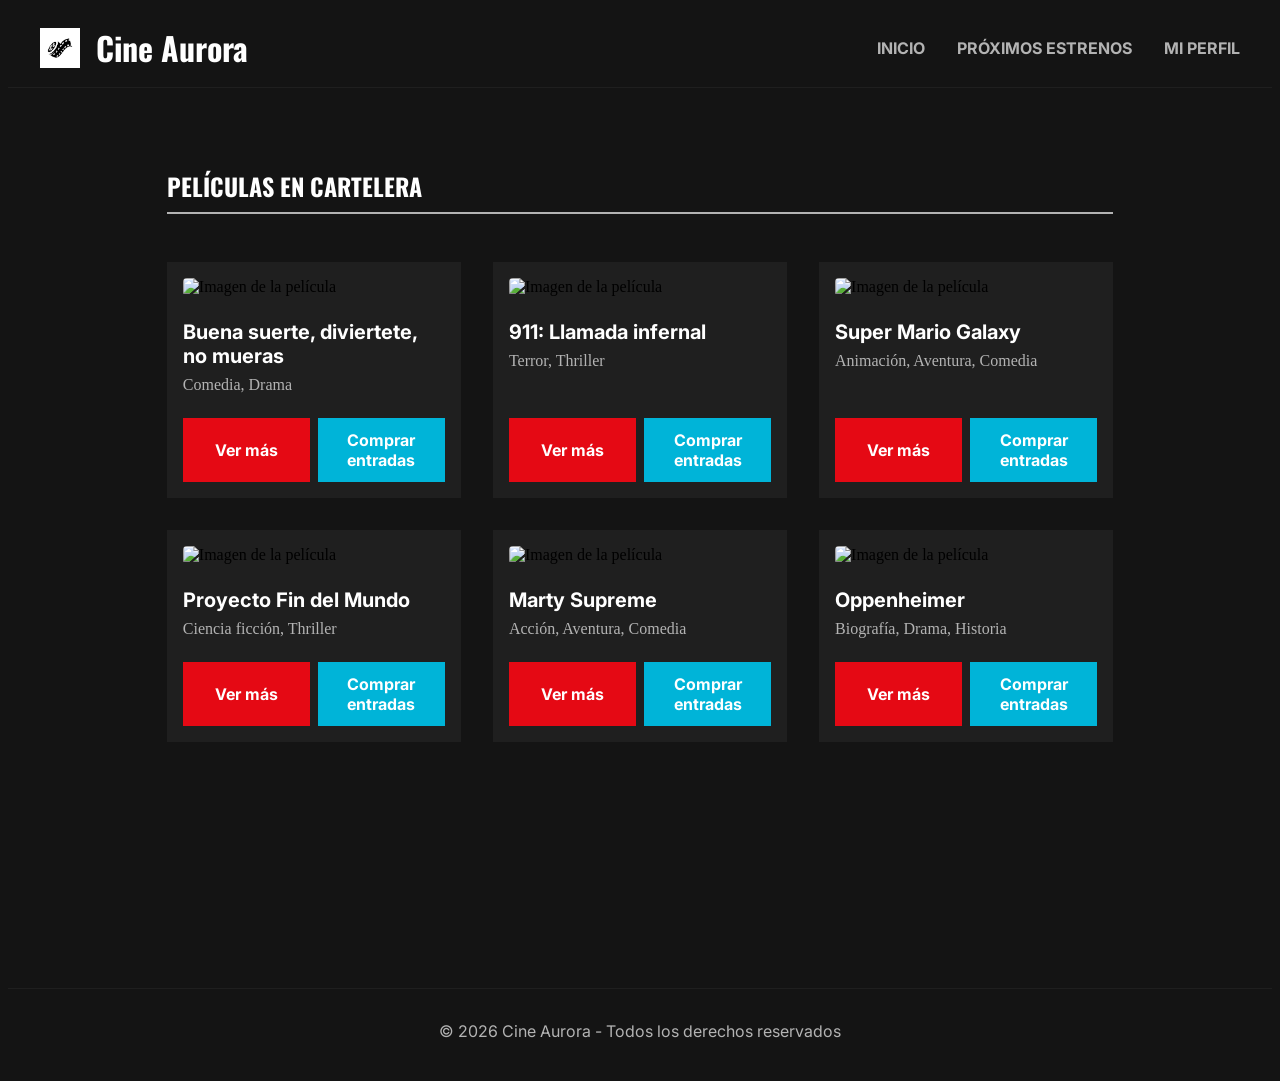
==== commit 35bef831: "corregi estructura html de detalle, importe google fonts y actualice cartelera" ====
--- a/index.html
+++ b/index.html
@@ -4,7 +4,7 @@
     <meta charset="UTF-8" />
     <meta name="viewport" content="width=device-width, initial-scale=1.0" />
     <title>Cine Aurora 📽️</title>
-    <meta name="description" content="Cine Aurora - Tu destino para disfrutar del mejor cine en la ciudad." />
+    <meta name="description" content="Cine Aurora - Tu destino para disfrutar del mejor cine en la ciudad. Descubre las últimas películas, compra tus entradas y vive la experiencia cinematográfica al máximo." />
     <link rel="icon" href="./assets/favicon/logo-cine.png" />
     <link rel="stylesheet" href="./css/style.css" />
   </head>
@@ -29,62 +29,74 @@
         <div class="cartelera-grid">
 
           <article class="card-pelicula">
-            <img class="card-pelicula-img" src="./assets/img/poster-toy-story.png" alt="Toy Story" />
-            <h3 class="card-pelicula-titulo">Toy Story</h3>
-            <p class="card-pelicula-genero">Animación / Aventura</p>
+            <img class="card-pelicula-img" src="./assets/img/cartelera-poster-1.png" alt="Imagen de la película" />
+            <h3 class="card-pelicula-titulo">Buena suerte, diviertete, no mueras</h3>
+            <p class="card-pelicula-genero">Comedia, Drama</p>
             <div class="card-pelicula-btns">
               <a class="card-btn" href="./pages/detalle.html">Ver más</a>
-              <a class="card-btn card-btn-secundario" href="#" onclick="alert('Lo sentimos, en este momento no funciona nuestro sistema')">Comprar entradas</a>
+              <a class="card-btn card-btn-secundario" href="#"
+              onclick=" alert('Lo sentimos, en este momento no funciona nuestro sistema') "
+              >Comprar entradas</a>
             </div>
           </article>
 
           <article class="card-pelicula">
-            <img class="card-pelicula-img" src="./assets/img/The Dark Knight.png" alt="The Dark Knight" />
-            <h3 class="card-pelicula-titulo">The Dark Knight</h3>
-            <p class="card-pelicula-genero">Acción / Crimen</p>
+            <img class="card-pelicula-img" src="./assets/img/cartelera-poster-2.png" alt="Imagen de la película" />
+            <h3 class="card-pelicula-titulo">911: Llamada infernal</h3>
+            <p class="card-pelicula-genero">Terror, Thriller</p>
             <div class="card-pelicula-btns">
               <a class="card-btn" href="./pages/detalle.html">Ver más</a>
-              <a class="card-btn card-btn-secundario" href="#" onclick="alert('Lo sentimos, en este momento no funciona nuestro sistema')">Comprar entradas</a>
+              <a class="card-btn card-btn-secundario" href="#"
+              onclick=" alert('Lo sentimos, en este momento no funciona nuestro sistema') "
+              >Comprar entradas</a>
             </div>
           </article>
 
           <article class="card-pelicula">
-            <img class="card-pelicula-img" src="./assets/img/Titanic.png" alt="Titanic" />
-            <h3 class="card-pelicula-titulo">Titanic</h3>
-            <p class="card-pelicula-genero">Drama / Romance</p>
+            <img class="card-pelicula-img" src="./assets/img/cartelera-poster-3.png" alt="Imagen de la película" />
+            <h3 class="card-pelicula-titulo">Super Mario Galaxy</h3>
+            <p class="card-pelicula-genero">Animación, Aventura, Comedia</p>
             <div class="card-pelicula-btns">
               <a class="card-btn" href="./pages/detalle.html">Ver más</a>
-              <a class="card-btn card-btn-secundario" href="#" onclick="alert('Lo sentimos, en este momento no funciona nuestro sistema')">Comprar entradas</a>
+              <a class="card-btn card-btn-secundario" href="#"
+              onclick=" alert('Lo sentimos, en este momento no funciona nuestro sistema') "
+              >Comprar entradas</a>
             </div>
           </article>
 
           <article class="card-pelicula">
-            <img class="card-pelicula-img" src="./assets/img/Interstellar.png" alt="Interstellar" />
-            <h3 class="card-pelicula-titulo">Interstellar</h3>
-            <p class="card-pelicula-genero">Ciencia Ficción</p>
+            <img class="card-pelicula-img" src="./assets/img/cartelera-poster-4.png" alt="Imagen de la película" />
+            <h3 class="card-pelicula-titulo">Proyecto Fin del Mundo</h3>
+            <p class="card-pelicula-genero">Ciencia ficción, Thriller</p>
             <div class="card-pelicula-btns">
               <a class="card-btn" href="./pages/detalle.html">Ver más</a>
-              <a class="card-btn card-btn-secundario" href="#" onclick="alert('Lo sentimos, en este momento no funciona nuestro sistema')">Comprar entradas</a>
+              <a class="card-btn card-btn-secundario" href="#"
+              onclick=" alert('Lo sentimos, en este momento no funciona nuestro sistema') "
+              >Comprar entradas</a>
             </div>
           </article>
 
           <article class="card-pelicula">
-            <img class="card-pelicula-img" src="./assets/img/Cars.png" alt="Cars" />
-            <h3 class="card-pelicula-titulo">Cars</h3>
-            <p class="card-pelicula-genero">Animación / Comedia</p>
+            <img class="card-pelicula-img" src="./assets/img/cartelera-poster-5.png" alt="Imagen de la película" />
+            <h3 class="card-pelicula-titulo">Marty Supreme</h3>
+            <p class="card-pelicula-genero">Acción, Aventura, Comedia</p>
             <div class="card-pelicula-btns">
               <a class="card-btn" href="./pages/detalle.html">Ver más</a>
-              <a class="card-btn card-btn-secundario" href="#" onclick="alert('Lo sentimos, en este momento no funciona nuestro sistema')">Comprar entradas</a>
+              <a class="card-btn card-btn-secundario" href="#"
+              onclick=" alert('Lo sentimos, en este momento no funciona nuestro sistema') "
+              >Comprar entradas</a>
             </div>
           </article>
 
           <article class="card-pelicula">
-            <img class="card-pelicula-img" src="./assets/img/Leon.png" alt="El rey león" />
-            <h3 class="card-pelicula-titulo">El Rey León</h3>
-            <p class="card-pelicula-genero">Aventura / Clásico</p>
+            <img class="card-pelicula-img" src="./assets/img/cartelera-poster-6.png" alt="Imagen de la película" />
+            <h3 class="card-pelicula-titulo">Oppenheimer</h3>
+            <p class="card-pelicula-genero">Biografía, Drama, Historia</p>
             <div class="card-pelicula-btns">
               <a class="card-btn" href="./pages/detalle.html">Ver más</a>
-              <a class="card-btn card-btn-secundario" href="#" onclick="alert('Lo sentimos, en este momento no funciona nuestro sistema')">Comprar entradas</a>
+              <a class="card-btn card-btn-secundario" href="#"
+              onclick=" alert('Lo sentimos, en este momento no funciona nuestro sistema') "
+              >Comprar entradas</a>
             </div>
           </article>
           
@@ -96,4 +108,4 @@
       <p class="footer-text"> &copy; 2026 Cine Aurora - Todos los derechos reservados</p>
     </footer>
   </body>
-</html>+</html>
--- a/css/style.css
+++ b/css/style.css
@@ -1,3 +1,7 @@
+/* Importación de fuentes */
+@import url('https://fonts.googleapis.com/css2?family=Inter:wght@400;700&family=Oswald:wght@400;700&display=swap');
+
+/* Importación de componentes */
 @import url(./components/header.css);
 @import url(./components/footer.css);
 
@@ -8,6 +12,7 @@
 @import url(./components/grids.css);
 
 
+/* Estilos globales */
 html {
   background-color: var(--color-fondo);
   box-sizing: border-box;
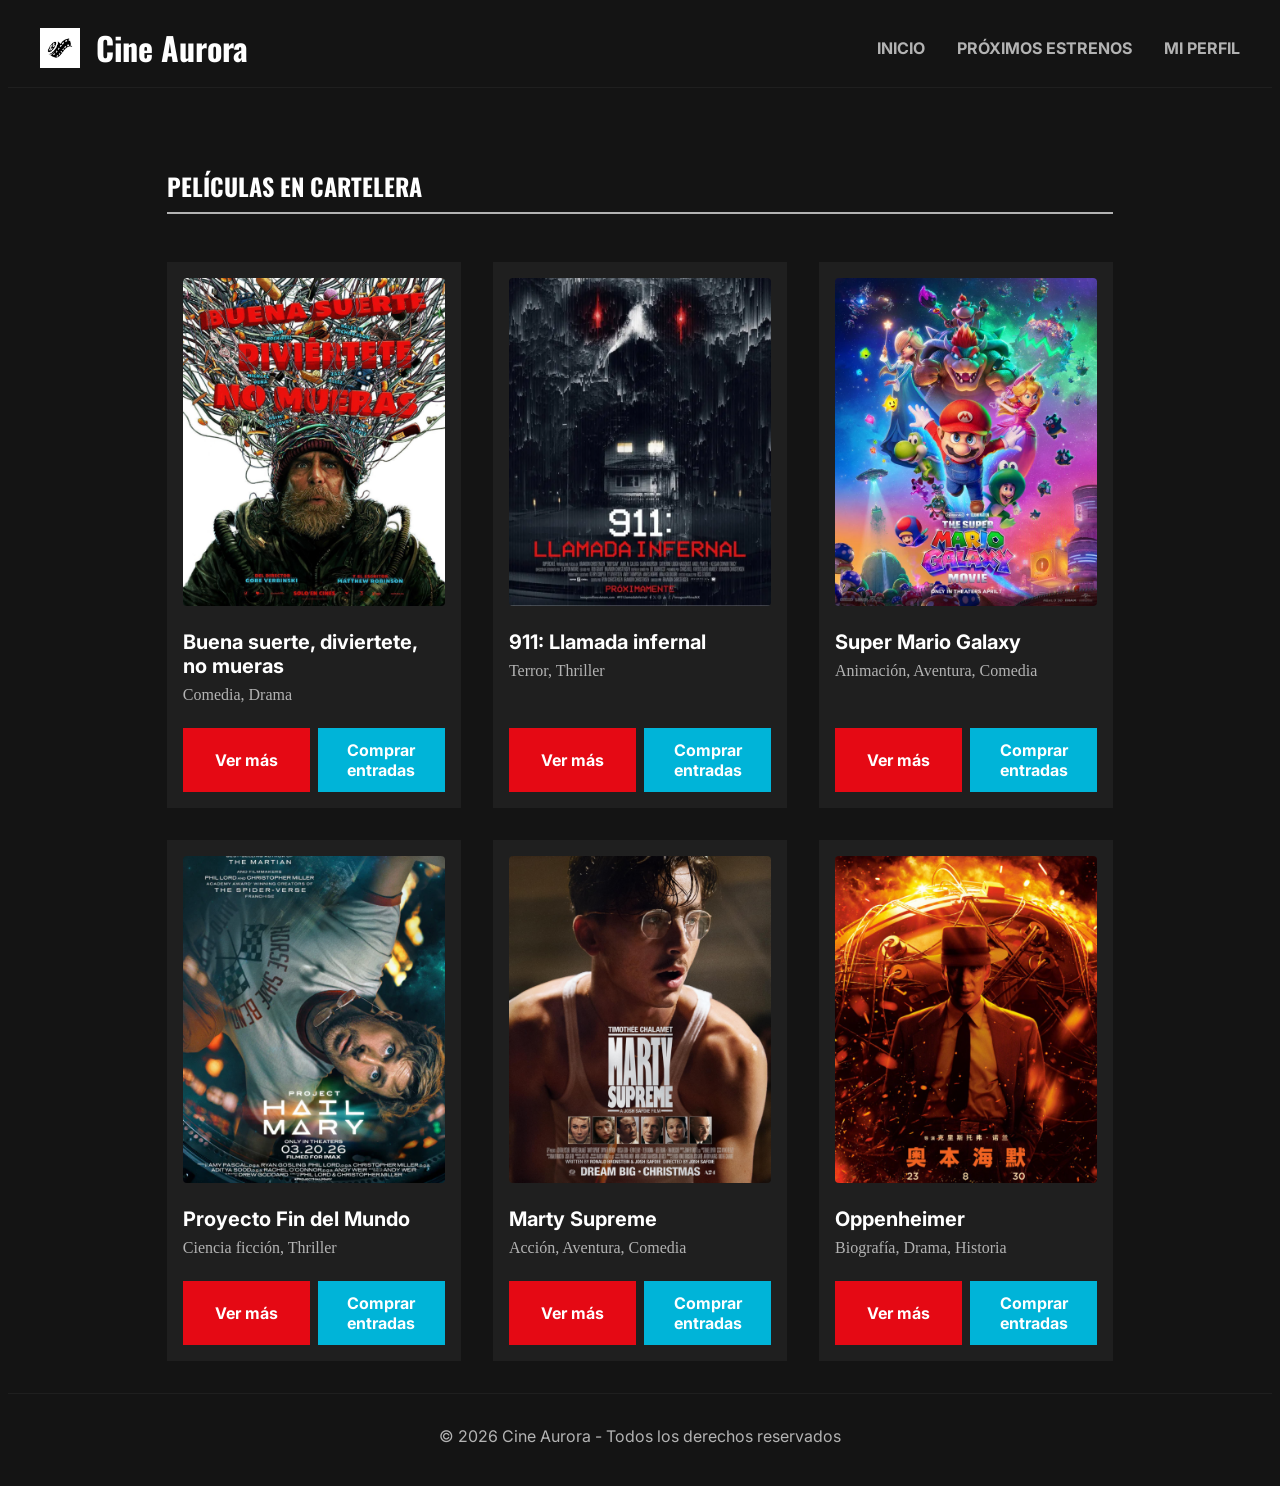
==== commit b5b50181: "Merge branch 'main' of https://github.com/Ramaa019/tp2_cine_2026_G20 into david-cardozo" ====
--- a/index.html
+++ b/index.html
@@ -4,7 +4,7 @@
     <meta charset="UTF-8" />
     <meta name="viewport" content="width=device-width, initial-scale=1.0" />
     <title>Cine Aurora 📽️</title>
-    <meta name="description" content="Cine Aurora - Tu destino para disfrutar del mejor cine en la ciudad. Descubre las últimas películas, compra tus entradas y vive la experiencia cinematográfica al máximo." />
+    <meta name="description" content="Cine Aurora - Tu destino para disfrutar del mejor cine en la ciudad." />
     <link rel="icon" href="./assets/favicon/logo-cine.png" />
     <link rel="stylesheet" href="./css/style.css" />
   </head>
@@ -34,9 +34,7 @@
             <p class="card-pelicula-genero">Comedia, Drama</p>
             <div class="card-pelicula-btns">
               <a class="card-btn" href="./pages/detalle.html">Ver más</a>
-              <a class="card-btn card-btn-secundario" href="#"
-              onclick=" alert('Lo sentimos, en este momento no funciona nuestro sistema') "
-              >Comprar entradas</a>
+              <a class="card-btn card-btn-secundario" href="#" onclick="alert('Lo sentimos, en este momento no funciona nuestro sistema')">Comprar entradas</a>
             </div>
           </article>
 
@@ -46,9 +44,7 @@
             <p class="card-pelicula-genero">Terror, Thriller</p>
             <div class="card-pelicula-btns">
               <a class="card-btn" href="./pages/detalle.html">Ver más</a>
-              <a class="card-btn card-btn-secundario" href="#"
-              onclick=" alert('Lo sentimos, en este momento no funciona nuestro sistema') "
-              >Comprar entradas</a>
+              <a class="card-btn card-btn-secundario" href="#" onclick="alert('Lo sentimos, en este momento no funciona nuestro sistema')">Comprar entradas</a>
             </div>
           </article>
 
@@ -58,9 +54,7 @@
             <p class="card-pelicula-genero">Animación, Aventura, Comedia</p>
             <div class="card-pelicula-btns">
               <a class="card-btn" href="./pages/detalle.html">Ver más</a>
-              <a class="card-btn card-btn-secundario" href="#"
-              onclick=" alert('Lo sentimos, en este momento no funciona nuestro sistema') "
-              >Comprar entradas</a>
+              <a class="card-btn card-btn-secundario" href="#" onclick="alert('Lo sentimos, en este momento no funciona nuestro sistema')">Comprar entradas</a>
             </div>
           </article>
 
@@ -70,9 +64,7 @@
             <p class="card-pelicula-genero">Ciencia ficción, Thriller</p>
             <div class="card-pelicula-btns">
               <a class="card-btn" href="./pages/detalle.html">Ver más</a>
-              <a class="card-btn card-btn-secundario" href="#"
-              onclick=" alert('Lo sentimos, en este momento no funciona nuestro sistema') "
-              >Comprar entradas</a>
+              <a class="card-btn card-btn-secundario" href="#" onclick="alert('Lo sentimos, en este momento no funciona nuestro sistema')">Comprar entradas</a>
             </div>
           </article>
 
@@ -82,9 +74,7 @@
             <p class="card-pelicula-genero">Acción, Aventura, Comedia</p>
             <div class="card-pelicula-btns">
               <a class="card-btn" href="./pages/detalle.html">Ver más</a>
-              <a class="card-btn card-btn-secundario" href="#"
-              onclick=" alert('Lo sentimos, en este momento no funciona nuestro sistema') "
-              >Comprar entradas</a>
+              <a class="card-btn card-btn-secundario" href="#" onclick="alert('Lo sentimos, en este momento no funciona nuestro sistema')">Comprar entradas</a>
             </div>
           </article>
 
@@ -94,9 +84,7 @@
             <p class="card-pelicula-genero">Biografía, Drama, Historia</p>
             <div class="card-pelicula-btns">
               <a class="card-btn" href="./pages/detalle.html">Ver más</a>
-              <a class="card-btn card-btn-secundario" href="#"
-              onclick=" alert('Lo sentimos, en este momento no funciona nuestro sistema') "
-              >Comprar entradas</a>
+              <a class="card-btn card-btn-secundario" href="#" onclick="alert('Lo sentimos, en este momento no funciona nuestro sistema')">Comprar entradas</a>
             </div>
           </article>
           
@@ -108,4 +96,4 @@
       <p class="footer-text"> &copy; 2026 Cine Aurora - Todos los derechos reservados</p>
     </footer>
   </body>
-</html>
+</html>
